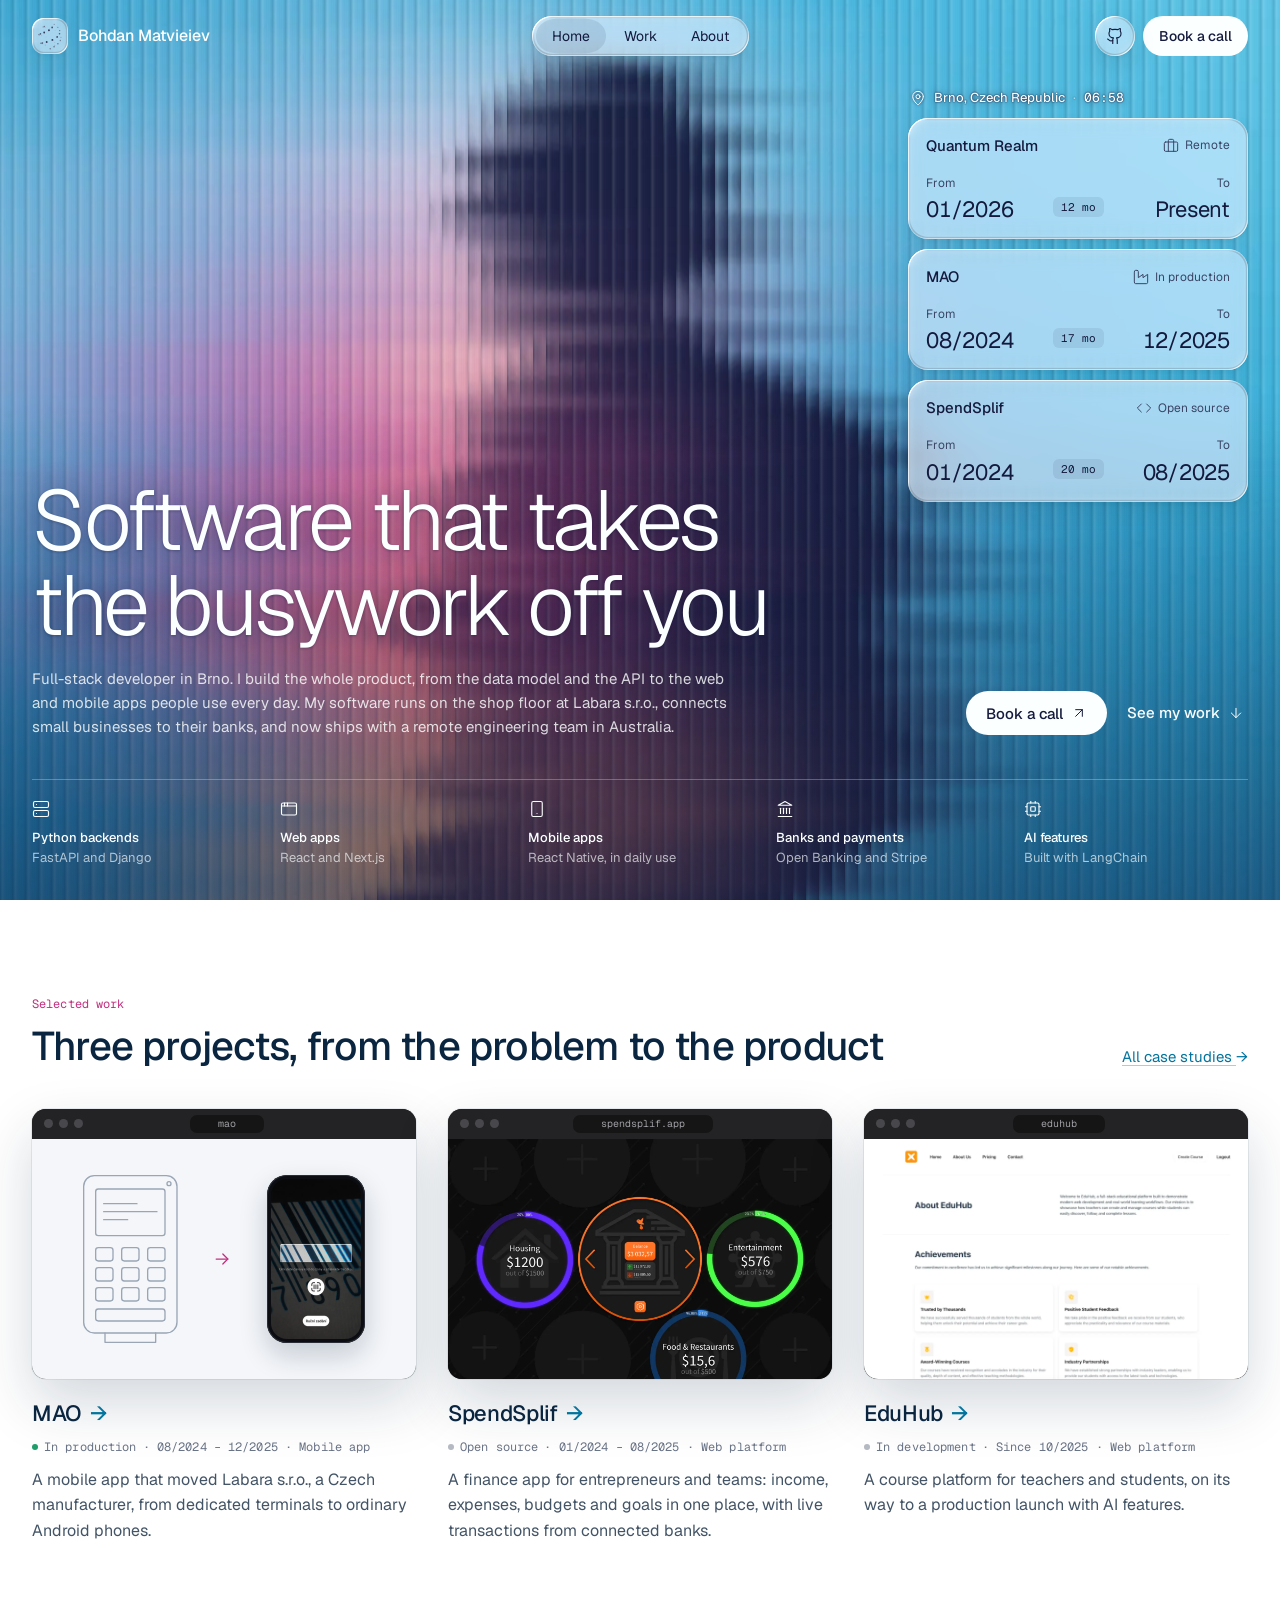
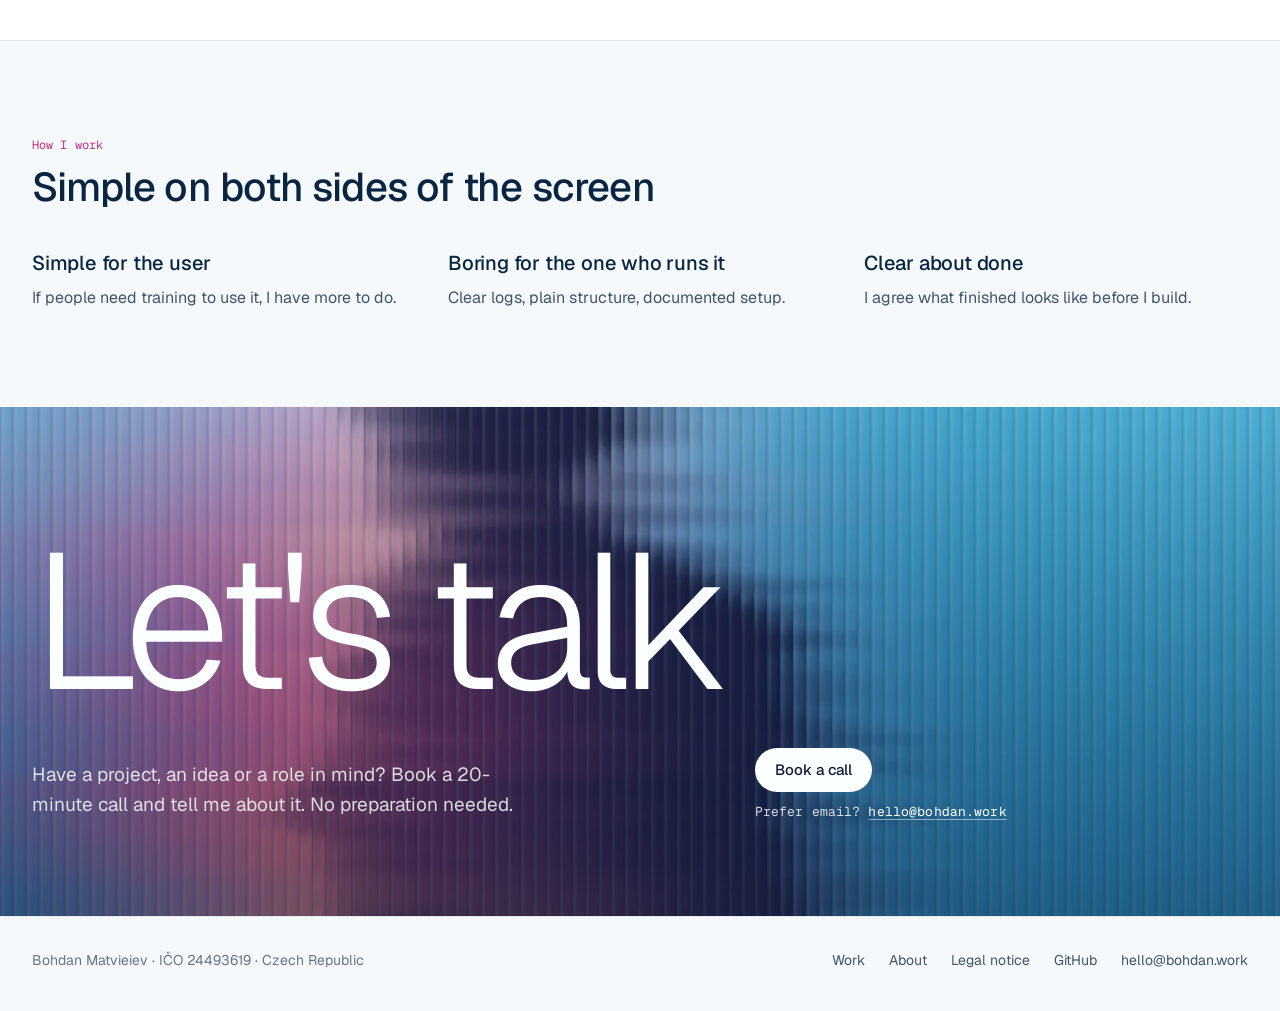
==== public/index.html @ 0b98eb6b "Initial commit: bohdan.work static site" ====
<!doctype html>
<html lang="en" data-palette="stripe">
<head>
<meta charset="utf-8">
<meta name="viewport" content="width=device-width, initial-scale=1, viewport-fit=cover">
<title>Bohdan Matvieiev | Full-stack developer</title>
<meta name="description" content="Full-stack developer building Python backends, web and mobile apps, and financial software. See my work and book a call.">
<link rel="canonical" href="https://bohdan.work/">
<meta name="color-scheme" content="light">
<meta name="theme-color" content="#0593c6">
<meta property="og:type" content="website">
<meta property="og:title" content="Bohdan Matvieiev | Full-stack developer">
<meta property="og:description" content="Full-stack developer building Python backends, web and mobile apps, and financial software. See my work and book a call.">
<meta property="og:url" content="https://bohdan.work/">
<meta property="og:image" content="https://bohdan.work/assets/img/og.jpg">
<meta name="twitter:card" content="summary_large_image">
<link rel="icon" href="favicon.ico?v=1793616999" sizes="any">
<link rel="icon" href="favicon.svg?v=1793616999" type="image/svg+xml">
<link rel="icon" href="favicon-32.png?v=1793616999" type="image/png" sizes="32x32">
<link rel="apple-touch-icon" href="apple-touch-icon.png?v=1793616999">
<link rel="preload" href="assets/fonts/Geist-Variable.woff2" as="font" type="font/woff2" crossorigin>
<link rel="preload" href="assets/img/hero-paint.webp" as="image" fetchpriority="high">
<link rel="stylesheet" href="assets/css/main.css?v=1793616999">
<script type="speculationrules">{"prefetch":[{"where":{"href_matches":"/*.html"},"eagerness":"eager"}],"prerender":[{"where":{"href_matches":"/*.html"},"eagerness":"moderate"}]}</script>
<script type="application/ld+json">{"@context": "https://schema.org", "@type": "Person", "name": "Bohdan Matvieiev", "jobTitle": "Full-stack developer", "url": "https://bohdan.work/", "image": "https://bohdan.work/assets/img/portrait.webp", "address": {"@type": "PostalAddress", "addressLocality": "Brno", "addressCountry": "CZ"}, "sameAs": ["https://github.com/bohdan-m"], "knowsAbout": ["Python", "FastAPI", "Django", "React", "Next.js", "React Native", "Financial software"]}</script>
</head>
<body>
<a class="skip" href="#main">Skip to content</a>
<header class="site-header over-hero">
  <div class="wrap wide">
    <a class="logo" href="index.html" aria-label="Bohdan Matvieiev, home"><span class="logo-mark"><canvas data-orb data-size="32" data-state="weaving" data-color="#141a3d" data-speed="0.8" width="64" height="64" style="width:32px;height:32px" role="img" aria-label="Bohdan Matvieiev logo"></canvas></span><span class="name">Bohdan Matvieiev</span></a>
    <nav class="nav" data-goo aria-label="Main">
      <a href="index.html" aria-current="page">Home</a>
      <a href="work.html">Work</a>
      <a href="about.html">About</a>
    </nav>
    <div class="header-actions">
      <a class="icon-btn" href="https://github.com/bohdan-m" target="_blank" rel="noopener" aria-label="GitHub"><svg class="icon" viewBox="0 0 24 24" aria-hidden="true"><path d="M15 22v-4a4.8 4.8 0 0 0-1-3.5c3 0 6-2 6-5.5.08-1.25-.27-2.48-1-3.5.28-1.15.28-2.35 0-3.5 0 0-1 0-3 1.5-2.64-.5-5.36-.5-8 0C6 2 5 2 5 2c-.3 1.15-.3 2.35 0 3.5A5.403 5.403 0 0 0 4 9c0 3.5 3 5.5 6 5.5-.39.49-.68 1.05-.85 1.65-.17.6-.22 1.23-.15 1.85v4"/><path d="M9 18c-4.51 2-5-2-7-2"/></svg></a>
      <a class="btn small light" data-book href="#">Book a call</a>
    </div>
  </div>
</header>
<script src="assets/js/orb.js?v=1793616999"></script>
<script src="assets/js/glass.js?v=1793616999"></script>
<main id="main">
<section class="hero glass" aria-labelledby="hero-title">
  <canvas class="glass-canvas" data-src="assets/img/hero-paint.webp" data-fx="0.55" data-fy="0.4" data-zoom="1.12" data-frame="viewport" aria-hidden="true"></canvas>

  <div class="hero-side">
    <p class="hero-place"><svg class="icon sm" viewBox="0 0 24 24" aria-hidden="true"><path d="M20 10c0 4.993-5.539 10.193-7.399 11.799a1 1 0 0 1-1.202 0C9.539 20.193 4 14.993 4 10a8 8 0 0 1 16 0"/><circle cx="12" cy="10" r="3"/></svg><span>Brno, Czech Republic</span><span class="sep">·</span><time data-clock>CET</time></p>
    <div class="glass-card">
      <div class="top"><strong>Quantum Realm</strong><span class="tag"><svg class="icon sm" viewBox="0 0 24 24" aria-hidden="true"><path d="M16 20V4a2 2 0 0 0-2-2h-4a2 2 0 0 0-2 2v16"/><rect width="20" height="14" x="2" y="6" rx="2"/></svg>Remote</span></div>
      <div class="span">
        <div><span class="label">From</span><span class="value">01/2026</span></div>
        <span class="chip" data-from="2026-01">since Jan</span>
        <div><span class="label">To</span><span class="value">Present</span></div>
      </div>
    </div>
    <div class="glass-card">
      <div class="top"><strong>MAO</strong><span class="tag"><svg class="icon sm" viewBox="0 0 24 24" aria-hidden="true"><path d="M2 20a2 2 0 0 0 2 2h16a2 2 0 0 0 2-2V8l-7 5V8l-7 5V4a2 2 0 0 0-2-2H4a2 2 0 0 0-2 2Z"/></svg>In production</span></div>
      <div class="span">
        <div><span class="label">From</span><span class="value">08/2024</span></div>
        <span class="chip" data-from="2024-08" data-to="2025-12">17 mo</span>
        <div><span class="label">To</span><span class="value">12/2025</span></div>
      </div>
    </div>
    <div class="glass-card">
      <div class="top"><strong>SpendSplif</strong><span class="tag"><svg class="icon sm" viewBox="0 0 24 24" aria-hidden="true"><polyline points="16 18 22 12 16 6"/><polyline points="8 6 2 12 8 18"/></svg>Open source</span></div>
      <div class="span">
        <div><span class="label">From</span><span class="value">01/2024</span></div>
        <span class="chip" data-from="2024-01" data-to="2025-08">20 mo</span>
        <div><span class="label">To</span><span class="value">08/2025</span></div>
      </div>
    </div>
  </div>

  <div class="wrap wide">
    <div class="hero-main">
      <div class="hero-copy">
        <h1 id="hero-title">Software that takes<br class="br-wide"> the busywork off you</h1>
        <p class="hero-sub">Full-stack developer in Brno. I build the whole product, from the data model and the API to the web and mobile apps people use every day. My software runs on the shop floor at Labara s.r.o., connects small businesses to their banks, and now ships with a remote engineering team in Australia.</p>
      </div>
      <div class="hero-actions">
        <a class="btn light" data-book href="#">Book a call <svg class="icon" viewBox="0 0 24 24" aria-hidden="true"><path d="M7 7h10v10"/><path d="M7 17 17 7"/></svg></a>
        <a class="link-on-image" href="work.html">See my work <svg class="icon" viewBox="0 0 24 24" aria-hidden="true"><path d="M12 5v14"/><path d="m19 12-7 7-7-7"/></svg></a>
      </div>
    </div>
    <ul class="hero-features" aria-label="What I do">
      <li><svg class="icon" viewBox="0 0 24 24" aria-hidden="true"><rect width="20" height="8" x="2" y="2" rx="2"/><rect width="20" height="8" x="2" y="14" rx="2"/><path d="M6 6h.01"/><path d="M6 18h.01"/></svg><span><strong>Python backends</strong>FastAPI and Django</span></li>
      <li><svg class="icon" viewBox="0 0 24 24" aria-hidden="true"><rect x="2" y="4" width="20" height="16" rx="2"/><path d="M10 4v4"/><path d="M2 8h20"/><path d="M6 4v4"/></svg><span><strong>Web apps</strong>React and Next.js</span></li>
      <li><svg class="icon" viewBox="0 0 24 24" aria-hidden="true"><rect width="14" height="20" x="5" y="2" rx="2"/><path d="M12 18h.01"/></svg><span><strong>Mobile apps</strong>React Native, in daily use</span></li>
      <li><svg class="icon" viewBox="0 0 24 24" aria-hidden="true"><path d="M10 18v-7"/><path d="M14 18v-7"/><path d="M18 18v-7"/><path d="M6 18v-7"/><path d="M3 22h18"/><path d="m12 2 9 5H3z"/></svg><span><strong>Banks and payments</strong>Open Banking and Stripe</span></li>
      <li><svg class="icon" viewBox="0 0 24 24" aria-hidden="true"><rect width="16" height="16" x="4" y="4" rx="2"/><rect width="6" height="6" x="9" y="9" rx="1"/><path d="M15 2v2"/><path d="M15 20v2"/><path d="M2 15h2"/><path d="M2 9h2"/><path d="M20 15h2"/><path d="M20 9h2"/><path d="M9 2v2"/><path d="M9 20v2"/></svg><span><strong>AI features</strong>Built with LangChain</span></li>
    </ul>
  </div>
</section>

<section class="section" aria-labelledby="selected">
  <div class="wrap">
    <div class="work-head">
      <div>
        <p class="meta">Selected work</p>
        <h2 id="selected">Three projects, from the problem to the product</h2>
      </div>
      <a class="text-link work-all" href="work.html">All case studies <span class="arrow" aria-hidden="true">→</span></a>
    </div>
    <div class="work-grid">
      <a class="work-card" href="work.html#mao">
        <div class="win win-card"><div class="win-bar" aria-hidden="true"><i></i><i></i><i></i><span>mao</span></div>
          <div class="win-view view-story">
            <svg class="mao-terminal" viewBox="29 9 142 252" preserveAspectRatio="xMidYMid meet" fill="none" stroke="currentColor" stroke-width="2" stroke-linejoin="round" stroke-linecap="round" aria-hidden="true"><rect x="30" y="10" width="140" height="236" rx="16"/><rect x="48" y="30" width="104" height="70" rx="4"/><path d="M60 52h50M60 64h80M60 76h36"/><rect x="48" y="118" width="26" height="20" rx="4"/><rect x="87" y="118" width="26" height="20" rx="4"/><rect x="126" y="118" width="26" height="20" rx="4"/><rect x="48" y="148" width="26" height="20" rx="4"/><rect x="87" y="148" width="26" height="20" rx="4"/><rect x="126" y="148" width="26" height="20" rx="4"/><rect x="48" y="178" width="26" height="20" rx="4"/><rect x="87" y="178" width="26" height="20" rx="4"/><rect x="126" y="178" width="26" height="20" rx="4"/><rect x="48" y="210" width="104" height="18" rx="4"/><path d="M62 246v14h76v-14"/><circle cx="158" cy="22" r="3"/></svg>
            <span class="mao-arrow" aria-hidden="true"><svg viewBox="0 0 24 24" fill="none" stroke="currentColor" stroke-width="1.5" stroke-linecap="round" stroke-linejoin="round"><path d="M5 12h14"/><path d="m13 6 6 6-6 6"/></svg></span>
            <div class="device"><img src="assets/img/mao-scan.webp" width="720" height="1279" loading="lazy" alt="MAO barcode scanner screen that replaced the dedicated terminal"></div>
          </div>
        </div>
        <h3 class="title">MAO <span class="arrow" aria-hidden="true">→</span></h3>
        <p class="meta"><span class="rail-status live">In production</span> · 08/2024 – 12/2025 · Mobile app</p>
        <p>A mobile app that moved Labara s.r.o., a Czech manufacturer, from dedicated terminals to ordinary Android phones.</p>
      </a>
      <a class="work-card" href="work.html#spendsplif">
        <div class="win win-card"><div class="win-bar" aria-hidden="true"><i></i><i></i><i></i><span>spendsplif.app</span></div>
          <div class="win-view"><img src="assets/img/spendsplif-dashboard.webp" width="1600" height="900" loading="lazy" alt="SpendSplif dashboard with budget category circles and an account balance"></div>
        </div>
        <h3 class="title">SpendSplif <span class="arrow" aria-hidden="true">→</span></h3>
        <p class="meta"><span class="rail-status">Open source</span> · 01/2024 – 08/2025 · Web platform</p>
        <p>A finance app for entrepreneurs and teams: income, expenses, budgets and goals in one place, with live transactions from connected banks.</p>
      </a>
      <a class="work-card" href="work.html#eduhub">
        <div class="win win-card"><div class="win-bar" aria-hidden="true"><i></i><i></i><i></i><span>eduhub</span></div>
          <div class="win-view view-top"><img src="assets/img/eduhub-about-full.webp" width="1600" height="999" loading="lazy" alt="EduHub web app, the About page"></div>
        </div>
        <h3 class="title">EduHub <span class="arrow" aria-hidden="true">→</span></h3>
        <p class="meta"><span class="rail-status">In development</span> · Since 10/2025 · Web platform</p>
        <p>A course platform for teachers and students, on its way to a production launch with AI features.</p>
      </a>
    </div>
  </div>
</section>

<section class="section" aria-labelledby="how">
  <div class="wrap">
    <div class="section-head">
      <p class="meta">How I work</p>
      <h2 id="how">Simple on both sides of the screen</h2>
    </div>
    <div class="principles">
      <div><h3>Simple for the user</h3><p>If people need training to use it, I have more to do.</p></div>
      <div><h3>Boring for the one who runs it</h3><p>Clear logs, plain structure, documented setup.</p></div>
      <div><h3>Clear about done</h3><p>I agree what finished looks like before I build.</p></div>
    </div>
  </div>
</section>
</main>
<section class="closing glass" aria-labelledby="talk">
  <canvas class="glass-canvas" data-src="assets/img/hero-paint.webp" data-fx="0.75" data-fy="0.55" data-zoom="1.4" aria-hidden="true"></canvas>
  <div class="wrap wide">
    <h2 class="closing-title" id="talk">Let's talk</h2>
    <div class="closing-body">
      <p>Have a project, an idea or a role in mind? Book a 20-minute call and tell me about it. No preparation needed.</p>
      <div class="closing-actions">
        <a class="btn light" data-book href="#">Book a call</a>
        <span class="meta">Prefer email? <a class="text-link" data-email href="#">hello@bohdan.work</a></span>
      </div>
    </div>
  </div>
</section>
<footer class="site-footer">
  <div class="wrap">
    <p>Bohdan Matvieiev · IČO 24493619 · Czech Republic</p>
    <nav class="foot-links" aria-label="Footer">
      <a href="work.html">Work</a>
      <a href="about.html">About</a>
      <a href="legal.html">Legal notice</a>
      <a href="https://github.com/bohdan-m" target="_blank" rel="noopener">GitHub</a>
      <a data-linkedin hidden target="_blank" rel="noopener" href="#">LinkedIn</a>
      <a data-email href="#">hello@bohdan.work</a>
    </nav>
  </div>
</footer>
<script src="assets/js/config.js?v=1793616999"></script>
<script src="assets/js/vendor/lenis.min.js?v=1793616999"></script>
<script src="assets/js/main.js?v=1793616999"></script>
<script src="assets/js/effects.js?v=1793617001" defer></script>
</body>
</html>
---- public/assets/css/main.css ----
/* ==========================================================================
   bohdan.work
   Direction (unslop)
   - Product: personal site of a full-stack developer in Brno who builds
     software that takes manual work off people.
   - Character: precise, bright, a little playful.
   - World: light through fluted glass, a photographer's view.
   - Colors: light theme only; navy ink, sky links, pink signature.
  - Moment: one of Bohdan's photographs, mapped to the palette and seen
     through reeded glass, full bleed in the hero. Everything else is quiet.
   - Signature: viewfinder corner brackets on every image.
   Reference: Pelmatech hero. Palette: #0593C6 sky, #FCFFFF white, #D83995 pink.
   Effects from libraries.dev: Border beam (hero cards), Gooey Move (nav pill).
   Spacing on a 4px grid. One easing curve. Type: Geist + Geist Mono.
   ========================================================================== */

@font-face {
  font-family: "Geist";
  src: url("../fonts/Geist-Variable.woff2") format("woff2");
  font-weight: 100 900;
  font-style: normal;
  font-display: swap;
}
@font-face {
  font-family: "Geist Mono";
  src: url("../fonts/GeistMono-Variable.woff2") format("woff2");
  font-weight: 100 900;
  font-style: normal;
  font-display: swap;
}

/* ---------- Tokens ---------- */
:root {
  --sky: #0593c6;
  --pink: #d83995;
  --white: #fcffff;
  --navy: #141a3d;

  /* Content colors come from the hero photo: the navy of the silhouette is
     the ink, the sky is the link color, the pink is the signature (image
     brackets, section labels, selection). One light theme, like the Pelmatech reference. */
  /* Palette 1, "stripe" (home, legal, 404): white with a cool off-white band */
  --bg: #ffffff;
  --surface: #ffffff;
  --raised: #f6f9fc;
  --band: #f6f9fc;
  --line: rgba(10, 37, 64, 0.08);
  --line-strong: rgba(10, 37, 64, 0.14);
  --text: #0a2540;
  --text-2: #425466;
  --text-3: #697386;
  --accent: #0593c6;
  --accent-ink: #03749d;
  --pink-ink: #c2307f;
  --btn: #0a2540;
  --btn-text: #fcffff;
  --btn-hover: #163a5f;
  --shadow: 0 8px 24px rgba(10, 37, 64, 0.07);
  --pill-bg: var(--raised);
  --pill-active: #ffffff;
  --pill-text: var(--text-2);
  --pill-text-active: var(--text);
  --goo-fill: #ffffff;
  --goo-opacity: 1;

  --glass: rgba(252, 255, 255, 0.14);
  /* Hero glass: a light white sheen over a navy base, so white text on it
     keeps 4.5:1 wherever the photo behind is bright. Used by the nav pill,
     the icon button, the location pill and the project cards. */
  --glass-ui: rgba(255, 255, 255, 0.42);
  --glass-ui-line: inset 0 0 0 1px rgba(255, 255, 255, 0.55), 0 8px 24px rgba(20, 26, 61, 0.1);
  --glass-strong: rgba(252, 255, 255, 0.22);
  --glass-line: rgba(252, 255, 255, 0.28);
  --on-image: #fcffff;
  --on-image-2: rgba(252, 255, 255, 0.82);
  --on-image-3: rgba(252, 255, 255, 0.66);

  --font: "Geist", ui-sans-serif, system-ui, -apple-system, "Segoe UI", sans-serif;
  --mono: "Geist Mono", ui-monospace, "SFMono-Regular", Menlo, Consolas, monospace;

  --ease-out: cubic-bezier(0.23, 1, 0.32, 1);
  --t-press: 160ms;
  --t-hover: 160ms;
  --t-enter: 500ms;

  --gutter: max(20px, env(safe-area-inset-left, 0px));
  --gutter-r: max(20px, env(safe-area-inset-right, 0px));
  --max: 1440px;
  --max-wide: 1440px;
  --header: 72px;

  color-scheme: light;
}


/* Palette 3, "warm" (work): milky paper from the warm light in the photo */
:root[data-palette="warm"] {
  --bg: #fcf8f5;
  --surface: #ffffff;
  --raised: #f5ede7;
  --band: #f7f0ea;
  --line: rgba(43, 26, 38, 0.09);
  --line-strong: rgba(43, 26, 38, 0.16);
  --text: #22182a;
  --text-2: #5a4c58;
  --text-3: #75677a;
  --btn: #22182a;
  --btn-hover: #3a2c42;
  --shadow: 0 8px 24px rgba(43, 26, 38, 0.07);
  --pill-active: #ffffff;
  --goo-fill: #ffffff;
}
/* Palette 5, "graphite" (about): neutral dark, no blue in the greys */
:root[data-palette="graphite"] {
  --bg: #111214;
  --surface: #17181b;
  --raised: #1d1f23;
  --band: #16171a;
  --line: rgba(255, 255, 255, 0.08);
  --line-strong: rgba(255, 255, 255, 0.14);
  --text: #f4f6f7;
  --text-2: #a9adb3;
  --text-3: #868a91;
  --accent: #2eaee0;
  --accent-ink: #5cc4ee;
  --pink-ink: #ef6fb4;
  --btn: #fcffff;
  --btn-text: #111214;
  --btn-hover: #ffffff;
  --shadow: none;
  --pill-active: #2a2c31;
  --goo-fill: #2a2c31;
  color-scheme: dark;
}

@media (min-width: 768px) {
  :root {
    --gutter: max(32px, env(safe-area-inset-left, 0px));
    --gutter-r: max(32px, env(safe-area-inset-right, 0px));
  }
}

/* ---------- Page transitions (cross-document View Transitions) ----------
   The header stays put while the page underneath fades and rises slightly.
   Browsers without support simply load the next page. */
@view-transition { navigation: auto; }
/* The header is not captured on its own: a captured element loses its
   backdrop-filter during the transition, so the glass would flash solid.
   It stays in the page image instead: the old page holds still underneath
   and the new one fades in over it (normal blending, not the default
   plus-lighter), so the identical header shows no change at all. */
::view-transition-old(root) { animation: none; mix-blend-mode: normal; }
::view-transition-new(root) { animation: vt-in 240ms ease both; mix-blend-mode: normal; }
@keyframes vt-in { from { opacity: 0; } }
@media (prefers-reduced-motion: reduce) {
  @view-transition { navigation: none; }
}

/* ---------- Base ---------- */
*,
*::before,
*::after { box-sizing: border-box; }

/* No visible page scrollbar (the page still scrolls with wheel, trackpad,
   keys and touch) */
html { scrollbar-width: none; }
html::-webkit-scrollbar, body::-webkit-scrollbar { display: none; width: 0; height: 0; }

html {
  -webkit-tap-highlight-color: transparent;
  -webkit-text-size-adjust: 100%;
  text-size-adjust: 100%;
}

/* Lenis */
html.lenis,
html.lenis body { height: auto; }
.lenis:not(.lenis-autoToggle).lenis-stopped { overflow: clip; }
.lenis [data-lenis-prevent] { overscroll-behavior: contain; }
.lenis.lenis-smooth iframe { pointer-events: none; }

body {
  margin: 0;
  background: var(--bg);
  color: var(--text);
  font-family: var(--font);
  font-size: 16px;
  line-height: 1.6;
  font-weight: 400;
  -webkit-font-smoothing: antialiased;
  -moz-osx-font-smoothing: grayscale;
}

::selection { background: var(--pink); color: #fcffff; }

img { display: block; max-width: 100%; height: auto; }
svg { display: block; flex: none; }
a { color: inherit; text-decoration: none; }
p { margin: 0; }
h1, h2, h3 { margin: 0; font-weight: 500; text-wrap: balance; }
ul, ol, dl, dd { margin: 0; padding: 0; }
li { list-style: none; }

:focus-visible {
  outline: 2px solid var(--accent);
  outline-offset: 3px;
  border-radius: 4px;
}

a, button { touch-action: manipulation; }

.sr-only { position: absolute; width: 1px; height: 1px; padding: 0; margin: -1px; overflow: hidden; clip: rect(0 0 0 0); white-space: nowrap; border: 0; }

.skip {
  position: absolute;
  left: var(--gutter);
  top: -100px;
  z-index: 100;
  padding: 8px 12px;
  border-radius: 8px;
  background: var(--btn);
  color: var(--btn-text);
}
.skip:focus { top: 8px; }

.wrap {
  width: 100%;
  max-width: calc(var(--max) + var(--gutter) + var(--gutter-r));
  margin: 0 auto;
  padding-left: var(--gutter);
  padding-right: var(--gutter-r);
}
.wrap.wide { max-width: calc(var(--max-wide) + var(--gutter) + var(--gutter-r)); }

.icon { width: 18px; height: 18px; stroke: currentColor; stroke-width: 1.5; fill: none; stroke-linecap: round; stroke-linejoin: round; }
.icon.sm { width: 16px; height: 16px; }

.meta {
  font-family: var(--mono);
  font-size: 12px;
  line-height: 16px;
  letter-spacing: 0.01em;
  color: var(--text-3);
  font-variant-numeric: tabular-nums;
}

.lead {
  font-size: 18px;
  line-height: 28px;
  color: var(--text-2);
  max-width: 36rem;
}

.text-link {
  color: var(--accent-ink);
  text-decoration: underline;
  text-decoration-color: color-mix(in srgb, var(--accent-ink) 35%, transparent);
  text-underline-offset: 3px;
  transition: text-decoration-color var(--t-hover) ease;
}

/* ---------- Header ---------- */
.site-header {
  position: sticky;
  top: 0;
  z-index: 50;
  background: color-mix(in srgb, var(--bg) 88%, transparent);
  -webkit-backdrop-filter: saturate(1.4) blur(12px);
  backdrop-filter: saturate(1.4) blur(12px);
  padding-top: env(safe-area-inset-top, 0px);
  border-bottom: 1px solid transparent;
  transition: border-color var(--t-hover) ease;
}
.site-header.is-scrolled { border-bottom-color: var(--line); }

.site-header .wrap {
  height: var(--header);
  display: grid;
  grid-template-columns: 1fr auto 1fr;
  align-items: center;
  gap: 16px;
}

.logo {
  justify-self: start;
  display: inline-flex;
  align-items: center;
  gap: 10px;
  font-size: 16px;
  font-weight: 500;
  letter-spacing: -0.01em;
  white-space: nowrap;
}
.logo-mark {
  width: 36px;
  height: 36px;
  border-radius: 10px;
  background: var(--sky);
  display: grid;
  place-items: center;
  flex: none;
}
.logo-mark canvas { display: block; }
.over-hero .logo-mark {
  background: var(--glass-ui);
  box-shadow: inset 0 0 0 1px var(--glass-line);
  -webkit-backdrop-filter: blur(16px);
  backdrop-filter: blur(16px);
}

.nav {
  position: relative;
  display: flex;
  gap: 2px;
  padding: 4px;
  border-radius: 999px;
  background: var(--pill-bg);
  isolation: isolate;
}
.nav a {
  position: relative;
  z-index: 1;
  height: 32px;
  display: inline-flex;
  align-items: center;
  padding: 0 16px;
  border-radius: 999px;
  font-size: 14px;
  color: var(--pill-text);
  transition: color var(--t-hover) ease, background-color var(--t-hover) ease;
}
.nav a[aria-current="page"] { color: var(--pill-text-active); background: var(--pill-active); }
/* Once the liquid highlight mounts it draws the active pill itself */
.nav.goo-ready a[aria-current="page"] { background: transparent; }
.goo-layer { position: absolute; inset: 0; z-index: 0; pointer-events: none; }

.header-actions { justify-self: end; display: flex; align-items: center; gap: 8px; }
.icon-btn {
  width: 40px;
  height: 40px;
  display: inline-flex;
  align-items: center;
  justify-content: center;
  border-radius: 999px;
  color: var(--text-2);
  box-shadow: inset 0 0 0 1px var(--line-strong);
  transition: background-color var(--t-hover) ease, color var(--t-hover) ease, transform var(--t-press) var(--ease-out);
}
.icon-btn:active { transform: scale(0.96); }

/* Header over the hero image (home) */
.over-hero {
  position: fixed;
  top: 0;
  left: 0;
  right: 0;
  background: transparent;
  -webkit-backdrop-filter: none;
  backdrop-filter: none;
  color: var(--on-image);
  --pill-bg: var(--glass-ui);
  --pill-active: rgba(252, 255, 255, 0.26);
  --pill-text: var(--on-image);
  --pill-text-active: var(--on-image);
  --goo-fill: #fcffff;
  --goo-opacity: 0.26;
}
.over-hero .nav {
  -webkit-backdrop-filter: blur(16px) saturate(1.2);
  backdrop-filter: blur(16px) saturate(1.2);
  box-shadow: var(--glass-ui-line);
}
/* Over light content the header switches to light frosted glass with navy
   text: the white of the page, so it blends in, and navy on white is far
   above 4.5:1. Book a call stays the deep sky blue. main.js sets .on-light
   by checking what sits under the header. */
.over-hero .logo, .over-hero .nav, .over-hero .nav a, .over-hero .icon-btn, .over-hero .logo-mark, .over-hero .btn {
  transition: color 200ms var(--ease-out), background-color 200ms var(--ease-out), box-shadow 200ms var(--ease-out);
}
.over-hero.on-light {
  --pill-bg: rgba(255, 255, 255, 0.78);
  --pill-text: var(--text-2);
  --pill-text-active: var(--text);
  --goo-fill: #0a2540;
  --goo-opacity: 0.07;
}
.over-hero.on-light .logo { color: var(--text); }
.over-hero.on-light .nav { box-shadow: inset 0 0 0 1px var(--line), 0 4px 16px rgba(10, 37, 64, 0.06); }
.over-hero.on-light .logo-mark { background: var(--sky); box-shadow: none; }
.over-hero.on-light .icon-btn { color: var(--text); background: rgba(255, 255, 255, 0.78); box-shadow: inset 0 0 0 1px var(--line), 0 4px 16px rgba(10, 37, 64, 0.06); }
.over-hero.on-light .btn.light { background: #03749d; color: #fcffff; }
@media (hover: hover) and (pointer: fine) {
  .over-hero.on-light .icon-btn:hover { background: #ffffff; }
  .over-hero.on-light .btn.light:hover { background: #025f80; }
}
.over-hero .icon-btn {
  color: var(--on-image);
  background: var(--glass-ui);
  box-shadow: inset 0 0 0 1px var(--glass-line);
  -webkit-backdrop-filter: blur(16px);
  backdrop-filter: blur(16px);
}

/* ---------- Buttons ---------- */
.btn {
  height: 44px;
  display: inline-flex;
  align-items: center;
  justify-content: center;
  gap: 8px;
  padding: 0 20px;
  border-radius: 999px;
  border: 0;
  background: var(--btn);
  color: var(--btn-text);
  font: 500 15px/1 var(--font);
  white-space: nowrap;
  cursor: pointer;
  user-select: none;
  -webkit-user-select: none;
  transition: transform var(--t-press) var(--ease-out), background-color var(--t-hover) ease;
}
.btn:active { transform: scale(0.97); }
.btn.small { height: 40px; padding: 0 16px; font-size: 14px; }
.btn.secondary { background: transparent; color: var(--text); box-shadow: inset 0 0 0 1px var(--line-strong); }
.btn.light { background: var(--white); color: var(--navy); }
.btn .icon { width: 16px; height: 16px; }

.link-on-image {
  display: inline-flex;
  align-items: center;
  gap: 8px;
  height: 44px;
  padding: 0 4px;
  align-self: flex-start;
  font-size: 15px;
  font-weight: 500;
  color: var(--on-image);
}
.link-on-image .icon { width: 16px; height: 16px; }

.arrow { display: inline-block; transition: transform var(--t-hover) var(--ease-out); }

@media (hover: hover) and (pointer: fine) {
  .nav a:hover { color: var(--pill-text-active); }
  .icon-btn:hover { color: var(--text); background: var(--raised); }
  .over-hero .icon-btn:hover { color: #141a3d; background: rgba(255, 255, 255, 0.62); }
  .btn:hover { background: var(--btn-hover); }
  .btn.secondary:hover { background: var(--raised); }
  .btn.light:hover { background: #ffffff; }
  .text-link:hover { text-decoration-color: currentColor; }
  a:hover > .arrow, a:hover .title .arrow { transform: translateX(4px); }
  .link-on-image:hover .icon { transform: translateY(2px); }
}
.link-on-image .icon { transition: transform var(--t-hover) var(--ease-out); }

/* ---------- Reeded glass panels (hero, page heads, stages, closing) ---------- */
.glass {
  position: relative;
  overflow: hidden;
  isolation: isolate;
  color: var(--on-image);
  /* No-JS fallback: the photo plus a CSS imitation of reeded glass */
  background-color: #1f6ea8;
  background-image:
    repeating-linear-gradient(90deg,
      rgba(10, 16, 48, 0.08) 0px,
      rgba(255, 255, 255, 0.08) 3px,
      rgba(255, 255, 255, 0) 7px,
      rgba(10, 16, 48, 0.08) 14px),
    url("../img/hero-paint.webp");
  background-size: auto, cover;
  background-position: 0 0, 50% 40%;
}
/* Page heads show the home photo laid out a full screen tall, cropped below */
.page-head.glass {
  background-size: auto, max(100%, 177.8svh) auto;
  background-position: 0 0, 55% 0;
}
.glass-canvas {
  position: absolute;
  inset: 0;
  width: 100%;
  height: 100%;
  z-index: -2;
  opacity: 0;
  transition: opacity 240ms var(--ease-out);
}
.glass-canvas.is-ready { opacity: 1; }
.glass .frame::after { --c: rgba(252, 255, 255, 0.85); }
.shots.glass::before,
.work-media.glass::before {
  content: "";
  position: absolute;
  inset: 0;
  z-index: -1;
  pointer-events: none;
  background: rgba(20, 26, 61, 0.22);
}
.glass figcaption { color: var(--on-image-2); text-shadow: 0 1px 2px rgba(20, 26, 61, 0.3); }

/* ---------- Hero (Pelmatech reference: full bleed, reeded glass) ---------- */
.hero {
  position: relative;
  min-height: 100svh;
  display: flex;
  flex-direction: column;
  justify-content: flex-end;
  overflow: hidden;
  isolation: isolate;
  color: var(--on-image);
  padding-top: calc(var(--header) + env(safe-area-inset-top, 0px) + 24px);
  padding-bottom: 32px;
}

/* Calm space for the text at the bottom: a soft tone shift into navy */
.hero::before {
  content: "";
  position: absolute;
  inset: 0;
  z-index: -1;
  pointer-events: none;
  background: linear-gradient(180deg, rgba(20, 26, 61, 0) 45%, rgba(20, 26, 61, 0.5) 100%);
}

.hero-main {
  display: grid;
  grid-template-columns: minmax(0, 1fr) auto;
  gap: 32px;
  align-items: end;
}
.hero-copy { display: flex; flex-direction: column; gap: 20px; }
.hero h1 {
  font-size: clamp(44px, 6.6vw, 104px);
  line-height: 1;
  letter-spacing: -0.04em;
  font-weight: 300;
  max-width: none;
  /* soft navy halo: keeps the thin white letters readable where they cross
     the bright part of the photo, without a visible box */
  text-shadow: 0 2px 28px rgba(20, 26, 61, 0.45), 0 1px 3px rgba(20, 26, 61, 0.3);
}
.hero-sub { font-size: 15px; line-height: 24px; color: var(--on-image-2); max-width: 45rem; }
.hero-actions { display: flex; align-items: center; gap: 16px; padding-bottom: 4px; }

.hero-features {
  display: grid;
  grid-template-columns: repeat(5, minmax(0, 1fr));
  gap: 24px;
  margin-top: 40px;
  padding-top: 20px;
  border-top: 1px solid var(--glass-line);
}
.hero-features li { display: flex; flex-direction: column; gap: 10px; font-size: 13px; line-height: 20px; color: var(--on-image-3); }
.hero-features li strong { display: block; font-weight: 500; color: var(--on-image); }
.hero-features .icon { color: var(--on-image); }

/* Glass cards, top right */
.hero-side {
  position: absolute;
  z-index: 1;
  top: calc(var(--header) + env(safe-area-inset-top, 0px) + 16px);
  right: max(var(--gutter-r), calc((100% - var(--max-wide)) / 2));
  width: 340px;
  display: flex;
  flex-direction: column;
  gap: 10px;
}
.hero-place {
  display: inline-flex;
  align-self: flex-start;
  align-items: center;
  gap: 8px;
  font-size: 13px;
  line-height: 20px;
  color: var(--on-image);
  align-self: flex-end;
  padding: 6px 14px 6px 10px;
  border-radius: 999px;
  background: var(--glass-ui);
  box-shadow: var(--glass-ui-line);
  -webkit-backdrop-filter: blur(16px) saturate(1.3);
  backdrop-filter: blur(16px) saturate(1.3);
}
.hero-place .sep { opacity: 0.5; }
.hero-place time { font-family: var(--mono); font-variant-numeric: tabular-nums; color: var(--on-image); }
.beam-host { display: block; }
.glass-card {
  padding: 16px 18px;
  border-radius: 18px;
  background: var(--glass-ui);
  box-shadow: var(--glass-ui-line);
  -webkit-backdrop-filter: blur(24px) saturate(1.3);
  backdrop-filter: blur(24px) saturate(1.3);
  color: var(--on-image);
}
.glass-card .top { display: flex; align-items: center; justify-content: space-between; gap: 12px; margin-bottom: 16px; }
.glass-card .top strong { font-size: 15px; font-weight: 500; }
.glass-card .tag { display: inline-flex; align-items: center; gap: 6px; font-size: 12px; color: var(--on-image); }
.glass-card .span { display: grid; grid-template-columns: 1fr auto 1fr; align-items: end; gap: 12px; }
.glass-card .span > div { display: flex; flex-direction: column; gap: 2px; }
.glass-card .span > div:last-child { text-align: right; }
.glass-card .label { font-size: 12px; color: var(--on-image); }
.glass-card .value { font-size: 22px; line-height: 28px; font-weight: 400; letter-spacing: -0.01em; font-variant-numeric: tabular-nums; }
.glass-card .chip {
  align-self: center;
  margin-top: 16px;
  padding: 2px 8px;
  border-radius: 6px;
  background: rgba(252, 255, 255, 0.06);
  box-shadow: inset 0 0 0 1px rgba(252, 255, 255, 0.22);
  font-family: var(--mono);
  font-size: 11px;
  line-height: 16px;
  color: var(--on-image);
  white-space: nowrap;
}

/* Shorter screens: keep the three cards clear of the headline */
@media (max-height: 880px) {
  .hero-side { gap: 8px; }
  .glass-card { padding: 12px 16px; }
  .glass-card .top { margin-bottom: 8px; }
  .glass-card .value { font-size: 18px; line-height: 24px; }
  .glass-card .chip { margin-top: 12px; }
}
@media (max-height: 720px) {
  .hero-side { display: none; }
}

/* Load entrance: once, short fade and rise with a small stagger */
@keyframes rise {
  from { opacity: 0; transform: translateY(8px); }
  to { opacity: 1; transform: none; }
}
.hero-copy > *,
.hero-actions,
.hero-features,
.hero-side {
  animation: rise var(--t-enter) var(--ease-out) both;
}
.hero-copy > :nth-child(2) { animation-delay: 60ms; }
.hero-actions { animation-delay: 120ms; }
.hero-features { animation-delay: 180ms; }
.hero-side { animation-delay: 240ms; }

/* ---------- Sections ---------- */
main { display: block; }

.section { padding-top: 96px; padding-bottom: 96px; }
.section + .section { border-top: 1px solid var(--line); }
.section.tight { padding-top: 48px; padding-bottom: 48px; }
/* Every second block sits on a faint sky band, so long pages have a rhythm
   without boxes; the hairline between same-colored neighbours stays */
main > .section:nth-of-type(odd):not(:first-of-type),
main > .case:nth-of-type(even) { background: var(--band); }
.case-facts dd, .case-cols h3, .row h3, .principles h3 { color: var(--text); }
.site-footer { background: var(--band); border-top: 1px solid var(--line); }

.section-head { margin-bottom: 40px; }
.section-head .meta { margin-bottom: 12px; }
.section-head h2 {
  font-size: clamp(28px, 3.4vw, 40px);
  line-height: 1.12;
  letter-spacing: -0.02em;
}

/* Page heads: a shorter band of the same reeded glass, giant title in white */
.page-head {
  padding-top: calc(var(--header) + env(safe-area-inset-top, 0px) + 96px);
  padding-bottom: 64px;
  min-height: min(68svh, 640px);
  display: flex;
  flex-direction: column;
  justify-content: flex-end;
}
.page-head::before {
  content: "";
  position: absolute;
  inset: 0;
  z-index: -1;
  pointer-events: none;
  background: linear-gradient(180deg, rgba(20, 26, 61, 0) 30%, rgba(20, 26, 61, 0.45) 100%);
}
.page-head .meta {
  margin-bottom: 20px;
  display: inline-flex;
  padding: 5px 12px;
  border-radius: 999px;
  color: var(--on-image);
  background: rgba(20, 26, 61, 0.56);
  box-shadow: inset 0 0 0 1px rgba(252, 255, 255, 0.16);
  -webkit-backdrop-filter: blur(16px);
  backdrop-filter: blur(16px);
}
.page-head .lead { color: var(--on-image-2); }
.page-head .case-index a { color: var(--on-image); text-decoration-color: rgba(252, 255, 255, 0.5); }
.page-title {
  font-size: clamp(56px, 11vw, 160px);
  line-height: 0.94;
  letter-spacing: -0.045em;
  font-weight: 400;
  text-shadow: 0 2px 28px rgba(20, 26, 61, 0.4), 0 1px 3px rgba(20, 26, 61, 0.25);
}
.page-head .lead { margin-top: 24px; max-width: 48rem; }

/* ---------- Viewfinder brackets (signature) ---------- */
.frame { position: relative; }
.frame::after {
  content: "";
  position: absolute;
  inset: -8px;
  pointer-events: none;
  --c: var(--pink-ink);
  --l: 16px;
  --w: 1.5px;
  background:
    linear-gradient(var(--c), var(--c)) left top / var(--l) var(--w),
    linear-gradient(var(--c), var(--c)) left top / var(--w) var(--l),
    linear-gradient(var(--c), var(--c)) right top / var(--l) var(--w),
    linear-gradient(var(--c), var(--c)) right top / var(--w) var(--l),
    linear-gradient(var(--c), var(--c)) left bottom / var(--l) var(--w),
    linear-gradient(var(--c), var(--c)) left bottom / var(--w) var(--l),
    linear-gradient(var(--c), var(--c)) right bottom / var(--l) var(--w),
    linear-gradient(var(--c), var(--c)) right bottom / var(--w) var(--l);
  background-repeat: no-repeat;
}

/* ---------- Rows ---------- */
.rows { border-top: 1px solid var(--line); }
.row {
  display: grid;
  grid-template-columns: minmax(0, 4fr) minmax(0, 8fr);
  gap: 24px;
  padding: 24px 0;
  border-bottom: 1px solid var(--line);
}
.row h3 { font-size: 20px; line-height: 28px; letter-spacing: -0.01em; }
.row p { color: var(--text-2); font-size: 17px; line-height: 28px; max-width: 40rem; }

.principles {
  display: grid;
  grid-template-columns: repeat(3, minmax(0, 1fr));
  gap: 32px;
}
.principles div { display: flex; flex-direction: column; gap: 8px; }
.principles h3 { font-size: 20px; line-height: 28px; letter-spacing: -0.01em; }
.principles p { color: var(--text-2); }

/* ---------- Work cards (home) ---------- */
/* Home: selected work, each preview in a macOS-style window */
.work-head { display: flex; align-items: flex-end; justify-content: space-between; gap: 24px; margin-bottom: 40px; }
.work-head .meta { color: var(--pink-ink); margin-bottom: 12px; }
.work-head h2 { font-size: clamp(28px, 3.4vw, 40px); line-height: 1.12; letter-spacing: -0.02em; }
.work-all { white-space: nowrap; font-size: 15px; }
.work-grid { display: grid; grid-template-columns: repeat(3, minmax(0, 1fr)); gap: 32px; }
.work-card { display: flex; flex-direction: column; gap: 12px; }
.win-card {
  margin-bottom: 8px;
  transition: transform 200ms var(--ease-out), box-shadow 200ms var(--ease-out);
}
.win-card .win-bar { height: 30px; gap: 6px; padding: 0 12px; }
.win-card .win-bar i { width: 9px; height: 9px; }
.win-card .win-bar span { font-size: 10px; padding: 4px 28px; transform: translateX(-20px); }
.win-view { aspect-ratio: 16 / 10; overflow: hidden; background: #151515; }
.win-view img { width: 100%; height: 100%; object-fit: cover; display: block; }
.win-view.view-top img { object-position: top; }
.view-phones { display: flex; justify-content: center; gap: 16px; padding: 24px 24px 0; background: #f4f6f9; }
.view-phones img { width: 34%; height: auto; object-fit: initial; align-self: flex-start; border-radius: 14px 14px 0 0; box-shadow: 0 0 0 1px rgba(10, 37, 64, 0.08), 0 12px 32px rgba(10, 37, 64, 0.16); }
.view-phones img:nth-child(2) { margin-top: 24px; }
/* MAO card: the same before / after as on the Work page, in miniature */
.view-story {
  background: #f4f6f9;
  container-type: size;
  display: flex;
  align-items: center;
  justify-content: center;
  gap: 9%;  /* % of this box; cq units here would refer to an outer container */
}
.view-story > * { flex: none; }
.view-story .mao-terminal { height: 70cqh; width: calc(70cqh * 142 / 252); color: #9aa6b6; display: block; }
.view-story .mao-arrow { margin: 0; }
.view-story .mao-arrow svg { width: 20px; height: 20px; }
.view-story .device { width: auto; padding: 4px; border-radius: 20px; box-shadow: inset 0 0 0 1px #2a2d36, 0 12px 28px rgba(10, 37, 64, 0.2); }
.view-story .device img { height: calc(70cqh - 8px); width: calc((70cqh - 8px) * 720 / 1279); border-radius: 16px; object-fit: cover; display: block; }
@media (hover: hover) and (pointer: fine) {
  .work-card:hover .win-card { transform: translateY(-4px); box-shadow: 0 0 0 1px rgba(10, 37, 64, 0.08), 0 32px 64px rgba(10, 37, 64, 0.2); }
}
.work-card .title { display: flex; align-items: baseline; gap: 8px; font-size: 22px; line-height: 28px; letter-spacing: -0.015em; }
.work-card .title .arrow { color: var(--accent-ink); }
.work-card p { color: var(--text-2); }
.work-card .meta { display: flex; align-items: center; flex-wrap: wrap; gap: 6px; color: var(--text-3); }
@media (max-width: 1000px) {
  .work-grid { grid-template-columns: 1fr; gap: 48px; }
  .work-head { flex-direction: column; align-items: flex-start; }
}
@media (prefers-reduced-motion: reduce) {
  .win-card { transition: none; }
}

/* ---------- Case studies ---------- */
.case-index { display: flex; gap: 24px; margin-top: 32px; }
.case-index a { font-size: 15px; }

.case { padding-top: 96px; padding-bottom: 96px; border-top: 1px solid var(--line); scroll-margin-top: calc(var(--header) + 16px); }
.case-head { display: grid; grid-template-columns: minmax(0, 7fr) minmax(0, 5fr); gap: 32px; align-items: end; margin-bottom: 40px; }
.case-head h2 { font-size: clamp(40px, 6vw, 80px); line-height: 1; letter-spacing: -0.04em; font-weight: 400; }
.case-head p { color: var(--text-2); font-size: 17px; line-height: 28px; }

.case-facts {
  display: grid;
  grid-template-columns: repeat(4, minmax(0, 1fr));
  gap: 24px;
  padding: 20px 0;
  border-top: 1px solid var(--line);
  border-bottom: 1px solid var(--line);
  margin-bottom: 48px;
}
.case-facts div { display: flex; flex-direction: column; gap: 4px; }
.case-facts dd { font-size: 15px; line-height: 22px; }

.case-cols { display: grid; grid-template-columns: repeat(3, minmax(0, 1fr)); gap: 32px; margin-bottom: 56px; }
.case-cols h3 { font-size: 16px; line-height: 24px; margin-bottom: 8px; }
.case-cols p { color: var(--text-2); font-size: 16px; line-height: 26px; }

.shots { display: grid; gap: 32px; }
.shots.phones {
  grid-template-columns: repeat(2, minmax(0, 1fr));
  border-radius: 24px;
  padding: 56px 48px 40px;
  justify-items: center;
}
.shots.phones figure { width: min(300px, 100%); }
.shots.phones img { border-radius: 14px; box-shadow: 0 16px 40px rgba(20, 26, 61, 0.35); }
.shots.wide { grid-template-columns: minmax(0, 7fr) minmax(0, 5fr); align-items: start; border-radius: 24px; padding: 48px; }
.shots.wide img { border-radius: 12px; box-shadow: 0 16px 40px rgba(20, 26, 61, 0.35); }

figure { margin: 0; display: flex; flex-direction: column; gap: 16px; }
figcaption { font-size: 13px; line-height: 20px; color: var(--text-3); }

.case-links { display: flex; flex-wrap: wrap; gap: 12px; margin-top: 40px; }

/* ---------- Photos (About): a pinned sideways strip and a lightbox ----------
   Desktop: the section sticks to the screen and scrolling down moves the
   photos sideways (like the lenis.dev showcase); after the last photo the page
   carries on. Phones: a plain swipe strip. Images are lazy and sized per
   screen (640 or 1040 px tall). */
.photos-section { overflow-x: clip; } /* clip, not hidden: hidden would break the sticky pin */
.photos-head { display: flex; justify-content: space-between; align-items: flex-end; gap: 32px; margin-bottom: 40px; }
.photos-nav { display: flex; align-items: center; gap: 8px; flex: none; }
.photos-count { font-variant-numeric: tabular-nums; color: var(--text-3); }
.photos-progress { display: block; width: 120px; height: 2px; border-radius: 1px; background: var(--line-strong); overflow: hidden; }
.photos-progress span { display: block; height: 100%; width: 100%; background: var(--pink-ink); transform-origin: left; transform: scaleX(0); }
.photos-nav { gap: 16px; }

/* Desktop pin: JS sets the pin height to one screen plus the strip's extra width */
@media (min-width: 900px) {
  .photos-section.is-pinned { padding-top: 0; padding-bottom: 0; }
  .is-pinned .photos-sticky {
    position: sticky;
    top: 0;
    height: 100vh;
    height: 100svh;
    display: flex;
    flex-direction: column;
    justify-content: center;
    padding-top: var(--header);
    overflow-x: clip;
  }
  .is-pinned .photos-head { margin-bottom: 32px; }
  .is-pinned .photos-strip { overflow: visible; scroll-snap-type: none; cursor: auto; }
  .is-pinned .photos-track { will-change: transform; }
  .is-pinned .photo-btn { height: min(560px, calc(100svh - var(--header) - 260px)); }
}
.round-btn {
  border: 0;
  padding: 0;
  width: 44px;
  height: 44px;
  border-radius: 999px;
  display: inline-flex;
  align-items: center;
  justify-content: center;
  color: var(--text);
  background: var(--surface);
  box-shadow: inset 0 0 0 1px var(--line-strong);
  transition: background-color var(--t-hover) ease, opacity var(--t-hover) ease, transform var(--t-press) var(--ease-out);
}
.round-btn:active { transform: scale(0.96); }
.round-btn:disabled { opacity: 0.35; pointer-events: none; }
@media (hover: hover) and (pointer: fine) {
  .round-btn:hover { background: var(--raised); }
}
.photos-strip {
  --edge: max(var(--gutter), calc((100vw - var(--max)) / 2));
  overflow-x: auto;
  overscroll-behavior-x: contain;
  scroll-snap-type: x mandatory;
  scroll-padding-inline: var(--edge);
  padding: 0 var(--edge) 4px;
  scrollbar-width: none;
  cursor: grab;
  outline: none;
}
.photos-strip::-webkit-scrollbar { display: none; }
.photos-strip.is-dragging { cursor: grabbing; scroll-snap-type: none; }
.photos-strip.is-dragging .photo-btn { pointer-events: none; }
.photos-strip:focus-visible .photos-track { outline: 2px solid var(--accent); outline-offset: 6px; border-radius: 18px; }
.photos-track { display: flex; gap: 16px; width: max-content; }
.photo { scroll-snap-align: start; flex: none; }
.photo-btn {
  display: block;
  height: clamp(320px, 40vw, 560px);
  padding: 0;
  border: 0;
  border-radius: 16px;
  overflow: hidden;
  background: var(--raised);
  cursor: zoom-in;
}
.photo-btn img {
  height: 100%;
  width: auto;
  display: block;
  -webkit-user-drag: none;
  user-select: none;
  opacity: 0;
  transition: opacity 300ms var(--ease-out), transform 300ms var(--ease-out);
}
.photo-btn img.is-loaded { opacity: 1; }
@media (hover: hover) and (pointer: fine) {
  .photo-btn:hover img { transform: scale(1.02); }
}

/* Lightbox: native dialog, photo centred, arrows and keys to move */
.lightbox {
  width: 100vw;
  height: 100dvh;
  max-width: none;
  max-height: none;
  margin: 0;
  padding: 0;
  border: 0;
  background: transparent;
  color: #fcffff;
  overflow: hidden;
}
.lightbox::backdrop { background: rgba(8, 10, 20, 0.92); -webkit-backdrop-filter: blur(8px); backdrop-filter: blur(8px); }
.lightbox[open] { display: grid; place-items: center; animation: lb-in 220ms var(--ease-out); }
.lightbox[open]::backdrop { animation: lb-fade 220ms var(--ease-out); }
.lightbox.is-closing { animation: lb-out 160ms var(--ease-out) forwards; }
.lightbox.is-closing::backdrop { animation: lb-fade 160ms var(--ease-out) reverse forwards; }
@keyframes lb-in { from { opacity: 0; transform: scale(0.97); } }
@keyframes lb-out { to { opacity: 0; transform: scale(0.98); } }
@keyframes lb-fade { from { opacity: 0; } }
.lightbox-img {
  max-width: calc(100vw - 176px);
  max-height: calc(100dvh - 128px);
  width: auto;
  height: auto;
  border-radius: 8px;
  box-shadow: 0 24px 64px rgba(0, 0, 0, 0.5);
  transition: opacity 180ms var(--ease-out);
}
.lightbox-img.is-swapping { opacity: 0; }
.lightbox .round-btn {
  position: absolute;
  color: #fcffff;
  background: rgba(252, 255, 255, 0.12);
  box-shadow: inset 0 0 0 0.5px rgba(252, 255, 255, 0.3);
  -webkit-backdrop-filter: blur(20px);
  backdrop-filter: blur(20px);
}
@media (hover: hover) and (pointer: fine) {
  .lightbox .round-btn:hover { background: rgba(252, 255, 255, 0.22); }
}
.lb-close { top: 24px; right: 24px; }
.lb-prev { left: 32px; top: 50%; margin-top: -22px; }
.lb-next { right: 32px; top: 50%; margin-top: -22px; }
.lb-count { position: absolute; bottom: 28px; left: 0; right: 0; text-align: center; color: rgba(252, 255, 255, 0.7); font-variant-numeric: tabular-nums; }

@media (prefers-reduced-motion: reduce) {
  .lightbox[open], .lightbox.is-closing, .lightbox[open]::backdrop { animation-duration: 1ms; }
  .photo-btn img { transition: opacity 200ms ease; }
  .photo-btn:hover img { transform: none; }
}
@media (max-width: 767px) {
  .photos-head { flex-direction: column; align-items: flex-start; }
  .photos-nav .round-btn { display: none; }
  .photos-track { gap: 10px; }
  .photo-btn { height: 260px; border-radius: 12px; }
  .lightbox-img { max-width: 100vw; max-height: calc(100dvh - 160px); border-radius: 0; }
  .lb-prev, .lb-next { top: auto; bottom: 16px; margin: 0; }
  .lb-prev { left: 16px; }
  .lb-next { right: 16px; }
  .lb-close { top: 16px; right: 16px; }
}

/* ---------- Work: case studies with a project rail ----------
   Left: a sticky list of projects; the one on screen is marked with the
   pink bar and opens its key facts. Right: each project told in order,
   problem, product, what was built, result. Media sits on calm surfaces
   (device frames, browser windows), never on the hero photo. */
.work-layout {
  display: grid;
  grid-template-columns: 232px minmax(0, 1fr);
  gap: 80px;
  padding-top: 96px;
  padding-bottom: 120px;
  align-items: start;
}
.work-rail { position: sticky; top: calc(var(--header) + 40px); }
.rail-list { border-top: 1px solid var(--line); }
.rail-list li { border-bottom: 1px solid var(--line); position: relative; }
.rail-list li::before {
  content: "";
  position: absolute;
  left: -16px;
  top: 16px;
  bottom: 16px;
  width: 2px;
  border-radius: 1px;
  background: var(--pink-ink);
  opacity: 0;
  transform: scaleY(0.4);
  transition: opacity 200ms var(--ease-out), transform 200ms var(--ease-out);
}
.rail-list li.is-active::before { opacity: 1; transform: none; }
.rail-link {
  display: grid;
  grid-template-columns: 28px minmax(0, 1fr);
  column-gap: 8px;
  row-gap: 2px;
  padding: 16px 0;
  color: var(--text-3);
  transition: color var(--t-hover) ease;
}
.rail-num { font-family: var(--mono); font-size: 12px; line-height: 24px; grid-row: span 2; font-variant-numeric: tabular-nums; }
.rail-name { font-size: 17px; line-height: 24px; font-weight: 500; letter-spacing: -0.01em; }
.rail-status { display: inline-flex; align-items: center; gap: 6px; font-size: 12px; line-height: 16px; color: var(--text-3); }
.rail-status::before { content: ""; width: 6px; height: 6px; border-radius: 50%; background: currentColor; opacity: 0.5; }
.rail-status.live::before { background: #1f9d6b; opacity: 1; }
.is-active > .rail-link { color: var(--text); }
@media (hover: hover) and (pointer: fine) {
  .rail-link:hover { color: var(--text); }
}
.rail-more {
  display: grid;
  grid-template-rows: 0fr;
  transition: grid-template-rows 240ms var(--ease-out);
}
.rail-more > div { overflow: hidden; }
.is-active > .rail-more { grid-template-rows: 1fr; }
.rail-facts { display: grid; gap: 10px; padding: 0 0 18px 36px; }
.rail-facts dt { font-family: var(--mono); font-size: 11px; line-height: 16px; color: var(--text-3); }
.rail-facts dd { font-size: 13px; line-height: 20px; color: var(--text-2); }

.work-flow { min-width: 0; }
.cs { display: grid; gap: 48px; scroll-margin-top: calc(var(--header) + 32px); }
.cs + .cs { margin-top: 120px; padding-top: 120px; border-top: 1px solid var(--line); }
.cs-head { display: grid; gap: 16px; }
.cs-meta { display: flex; align-items: center; gap: 16px; }
.cs-num { font-family: var(--mono); font-size: 12px; color: var(--pink-ink); }
.cs-head h2 { font-size: clamp(44px, 5.6vw, 80px); line-height: 1; letter-spacing: -0.04em; font-weight: 400; }
.cs-lede { max-width: 42rem; font-size: 19px; line-height: 30px; color: var(--text-2); }
.cs-facts { display: none; }
.cs-step { max-width: 42rem; }
.cs-step h3 { font-size: 17px; line-height: 24px; margin-bottom: 8px; }
.cs-step p { font-size: 17px; line-height: 28px; color: var(--text-2); }
.cs-panel { gap: 12px; }
.cs-media { display: flex; justify-content: center; }
.cs-panel figcaption { font-size: 13px; line-height: 20px; color: var(--text-3); }
.cs-phones { display: flex; gap: 48px; justify-content: center; align-items: flex-start; }
.cs-phones .device:nth-child(2) { margin-top: 48px; }
.cs-links { display: flex; flex-wrap: wrap; gap: 12px; }

/* Device frame and browser window */
.device {
  width: min(280px, 100%);
  padding: 9px;
  border-radius: 44px;
  background: #0b0d12;
  box-shadow: inset 0 0 0 1.5px #2a2d36, 0 24px 56px rgba(10, 37, 64, 0.2);
}
.device img { border-radius: 35px; width: 100%; height: auto; display: block; }
.win {
  width: 100%;
  border-radius: 14px;
  overflow: hidden;
  background: #151515;
  box-shadow: 0 0 0 1px rgba(10, 37, 64, 0.08), 0 24px 56px rgba(10, 37, 64, 0.18);
}
.win-bar { height: 36px; display: flex; align-items: center; gap: 8px; padding: 0 14px; background: #232325; }
.win-bar i { width: 11px; height: 11px; border-radius: 50%; background: #48484c; display: block; flex: none; }
.win-bar span {
  margin: 0 auto;
  transform: translateX(-28px);
  font: 12px/1 var(--mono);
  color: #a1a1a6;
  background: #151515;
  border-radius: 7px;
  padding: 6px 48px;
}
.win > img { display: block; width: 100%; height: auto; }
.win-phones {
  display: flex;
  justify-content: center;
  gap: 40px;
  padding: 56px 32px;
  background: #f4f6f9;
}
.win-phones img { width: min(260px, 40%); height: auto; border-radius: 22px; box-shadow: 0 0 0 1px rgba(10, 37, 64, 0.08), 0 24px 48px rgba(10, 37, 64, 0.18), 0 4px 12px rgba(10, 37, 64, 0.08); }
.win-phones img:nth-child(2) { margin-top: 40px; }
.win .player { border-radius: 0; box-shadow: none; }

/* Every window on the Work page has the same body: full column width, 16:9,
   the size of the video. The video and the dashboard are 16:9 already; the
   EduHub page (16:10) sits on white, so its side margins blend with its own
   white page; the MAO scenes lay out against the window height. */
.cs .win > :not(.win-bar) { width: 100%; aspect-ratio: 16 / 9; }
.cs .win > img { height: auto; object-fit: cover; }
.cs .win > img[src*="eduhub"] { object-fit: contain; background: #ffffff; }
.cs .win .player { aspect-ratio: 16 / 9; }

/* MAO: before / after story, and one phone with features pointed out.
   Both sit on the light window body; the phones are real device frames. */
.mao-story, .mao-features { background: #f4f6f9; container-type: size; }
.mao-story {
  display: grid;
  grid-template-columns: minmax(0, 1fr) 72px minmax(0, 1fr);
  align-items: center;
  padding: 0 48px;
}
/* both sides: a visual box of the same height, caption on a shared line */
.mao-side { display: grid; grid-template-rows: 64cqh auto; justify-items: center; align-items: start; row-gap: 20px; margin: 0; }
.mao-side figcaption { align-self: start; text-align: center; font-size: 14px; line-height: 20px; color: var(--text-2); max-width: 260px; }
.mao-side figcaption strong { display: block; font-family: var(--mono); font-size: 12px; font-weight: 400; color: var(--text-2); margin-bottom: 4px; }
.mao-after figcaption strong { color: var(--pink-ink); }
/* the terminal is drawn as tall as the phone, so the two read as equals */
.mao-terminal { height: 64cqh; width: auto; color: #9aa6b6; display: block; }
.mao-story .device, .mao-features .device { width: auto; padding: 7px; border-radius: 36px; }
.mao-story .device img, .mao-features .device img { width: auto; border-radius: 30px; }
.mao-story .device img { height: calc(64cqh - 14px); }
.mao-arrow { color: var(--pink-ink); display: grid; place-items: center; margin-bottom: 52px; }
.mao-arrow svg { width: 32px; height: 32px; }

.mao-features { display: flex; justify-content: center; align-items: center; }
.mao-phone { position: relative; width: max-content; }
.mao-features .device img { height: calc(82cqh - 14px); }
.mao-calls { position: absolute; inset: 8px; pointer-events: none; }
.mao-call { position: absolute; top: var(--y); width: 0; height: 0; }
.mao-call > div {
  position: absolute;
  top: 0;
  transform: translateY(-50%);
  width: 220px;
  display: grid;
  gap: 2px;
}
.mao-call b { font-family: var(--mono); font-size: 12px; font-weight: 400; color: var(--pink-ink); }
.mao-call strong { font-size: 16px; line-height: 22px; font-weight: 500; color: var(--text); }
.mao-call span:not([class]) { font-size: 13px; line-height: 18px; color: var(--text-2); }
.mao-dot {
  position: absolute;
  width: 10px;
  height: 10px;
  margin: -5px 0 0 -5px;
  border-radius: 50%;
  background: var(--pink-ink);
  box-shadow: 0 0 0 4px rgba(194, 48, 127, 0.18), 0 0 0 1px #fff;
}
.mao-line { position: absolute; top: 0; height: 1px; background: rgba(10, 37, 64, 0.28); }
/* dots sit on the left or right border of the row they point at (6.7% in
   from the screen edge), lines run out past the phone, labels follow */
.mao-call.left { left: 6.7%; }
.mao-call.left .mao-line { right: 0; width: 80px; }
.mao-call.left > div { right: 92px; text-align: right; }
.mao-call.right { left: 93.3%; }
.mao-call.right .mao-line { left: 0; width: 80px; }
.mao-call.right > div { left: 92px; }

@media (max-width: 900px) {
  .cs .win > .mao-story, .cs .win > .mao-features { aspect-ratio: auto; container-type: normal; }
  .mao-side { grid-template-rows: auto auto; }
  .mao-story .device img, .mao-features .device img { height: auto; width: 100%; }
  .mao-terminal { height: auto; }
  .mao-arrow { margin-bottom: 0; }
  .mao-story { grid-template-columns: 1fr; gap: 24px; padding: 32px 16px; }
  .mao-arrow { transform: rotate(90deg); }
  .mao-terminal { width: 120px; }
  .mao-story .device, .mao-features .device { width: 200px; padding: 6px; border-radius: 32px; }
  .mao-story .device img, .mao-features .device img { border-radius: 26px; }
  .mao-features { flex-direction: column; align-items: center; padding: 32px 16px; }
  .mao-phone { width: 212px; }
  /* labels drop under the phone as a numbered list; dots stay on the screen */
  .mao-calls { position: static; margin-top: 24px; display: grid; gap: 12px; width: 280px; margin-left: -34px; }
  .mao-call { position: static; width: auto; height: auto; }
  .mao-call .mao-line { display: none; }
  .mao-call > div { position: static; transform: none; width: auto; text-align: left !important; grid-template-columns: 28px 1fr; column-gap: 8px; }
  .mao-call > div b { grid-row: span 2; line-height: 22px; }
  .mao-call .mao-dot { display: none; }
}

@media (prefers-reduced-motion: reduce) {
  .rail-more, .rail-list li::before { transition: none; }
}
@media (max-width: 900px) {
  .work-layout { grid-template-columns: 1fr; gap: 32px; padding-top: 0; }
  .work-rail {
    position: sticky;
    top: var(--header);
    z-index: 20;
    margin: 0 calc(var(--gutter) * -1);
    padding: 12px var(--gutter);
    background: color-mix(in srgb, var(--bg) 96%, transparent);
    -webkit-backdrop-filter: blur(16px) saturate(1.4);
    backdrop-filter: blur(16px) saturate(1.4);
    border-bottom: 1px solid var(--line);
  }
  /* once stuck, the bar extends up behind the fixed header so text never
     shows through it */
  .work-rail::before {
    content: "";
    position: absolute;
    left: 0;
    right: 0;
    bottom: 100%;
    height: var(--header);
    background: color-mix(in srgb, var(--bg) 96%, transparent);
    -webkit-backdrop-filter: inherit;
    backdrop-filter: inherit;
    opacity: 0;
    pointer-events: none;
  }
  .work-rail.is-stuck::before { opacity: 1; }
  .rail-list { display: flex; gap: 8px; border: 0; overflow-x: auto; scrollbar-width: none; }
  .rail-list li { border: 0; }
  .rail-list li::before, .rail-more, .rail-list .rail-status, .rail-num { display: none; }
  .rail-link { display: block; padding: 6px 14px; border-radius: 999px; box-shadow: inset 0 0 0 1px var(--line-strong); white-space: nowrap; }
  .rail-name { font-size: 14px; }
  .is-active > .rail-link { background: var(--btn); color: var(--btn-text); box-shadow: none; }
  .cs { scroll-margin-top: calc(var(--header) + 72px); gap: 32px; }
  .work-flow { padding-top: 40px; }
  .cs + .cs { margin-top: 72px; padding-top: 72px; }
  .cs-facts { display: grid; gap: 12px; margin-top: 8px; }
  .cs-facts > div { display: grid; grid-template-columns: 72px minmax(0, 1fr); gap: 12px; }
  .cs-facts dt { font-family: var(--mono); font-size: 12px; line-height: 22px; color: var(--text-3); }
  .cs-facts dd { font-size: 15px; line-height: 22px; color: var(--text-2); }
  .cs-lede { font-size: 17px; line-height: 28px; }
  .cs-phones { gap: 12px; }
  .cs-phones .device { width: 47%; padding: 5px; border-radius: 26px; }
  .cs-phones .device img { border-radius: 21px; }
  .cs-phones .device:nth-child(2) { margin-top: 24px; }
  .win-bar { height: 28px; }
  .win-bar i { width: 8px; height: 8px; }
  .win-bar span { padding: 4px 20px; font-size: 10px; transform: none; }
}

/* ---------- Video player (SpendSplif overview) ----------
   Apple TV style: round frosted buttons over the picture, title and a thin
   progress line at the bottom, volume in its own pill at the top right.
   Media Chrome (Mux, MIT) does the work; main.js loads it when the stage
   is near or the page is idle. Before the first play only the big button and title show. */
.player-stage { border-radius: 24px; padding: 48px; gap: 16px; }
.player-frame { border-radius: 16px; }
.player {
  display: block;
  position: relative;
  width: 100%;
  aspect-ratio: 16 / 9;
  border-radius: 16px;
  overflow: hidden;
  background: #151515;
  box-shadow: 0 16px 40px rgba(20, 26, 61, 0.35);
  color: #fcffff;
  --media-font-family: var(--font);
  --media-font-size: 12px;
  --media-primary-color: #fcffff;
  --media-secondary-color: transparent;
  --media-icon-color: #fcffff;
  --media-text-color: #fcffff;
  --media-control-background: transparent;
  --media-control-hover-background: transparent;
  --media-control-padding: 0;
  --media-focus-box-shadow: 0 0 0 2px #38b2e3;
  --media-range-padding: 0;
  --media-range-track-height: 4px;
  --media-range-track-border-radius: 2px;
  --media-range-track-background: rgba(252, 255, 255, 0.28);
  --media-range-bar-color: #fcffff;
  --media-time-range-buffered-color: rgba(252, 255, 255, 0.4);
  --media-range-thumb-width: 12px;
  --media-range-thumb-height: 12px;
  --media-range-thumb-background: #fcffff;
  --media-range-thumb-opacity: 0;
  --media-range-thumb-transition: opacity 160ms var(--ease-out);
  --media-preview-time-background: rgba(20, 26, 61, 0.7);
  --media-preview-time-border-radius: 6px;
  --media-control-transition-in: opacity 200ms var(--ease-out);
  --media-control-transition-out: opacity 400ms var(--ease-out);
}
.player video { width: 100%; height: 100%; display: block; object-fit: cover; }

/* Frosted material shared by every control */
.pc, .player-volume {
  background: rgba(252, 255, 255, 0.2);
  box-shadow: inset 0 0 0 0.5px rgba(252, 255, 255, 0.38), 0 4px 16px rgba(0, 0, 0, 0.18);
  -webkit-backdrop-filter: blur(24px) saturate(1.8);
  backdrop-filter: blur(24px) saturate(1.8);
}
.pc {
  display: inline-flex;
  align-items: center;
  justify-content: center;
  border-radius: 999px;
  flex: none;
  transition: opacity 200ms var(--ease-out), background-color var(--t-hover) ease, transform var(--t-press) var(--ease-out);
}
.pc:active { transform: scale(0.94); }
@media (hover: hover) and (pointer: fine) {
  .pc:hover, .player-volume:hover { background: rgba(252, 255, 255, 0.26); }
}
.pc-sm { width: 36px; height: 36px; --media-button-icon-width: 18px; --media-button-icon-height: 18px; }
.pc-md { width: 52px; height: 52px; }
.pc-lg { width: 76px; height: 76px; }
.seek-icon { width: 30px; height: 30px; display: block; color: #fcffff; }
.seek-icon text { font: 600 7px/1 var(--font); fill: currentColor; }
.player-main svg { width: 32px; height: 32px; fill: #fcffff; display: block; transition: fill var(--t-hover) ease; }
.player-main [slot="play"], .player-main [slot="pause"] { display: flex; align-items: center; justify-content: center; width: 100%; height: 100%; }
/* Subtitles: clean white text on a soft dark plate, placed above the controls
   (line position comes from the .vtt file). The CC button sits with speed. */
.player video::cue {
  font-family: var(--font);
  font-size: 18px;
  line-height: 1.35;
  color: #fcffff;
  background: rgba(10, 14, 30, 0.72);
}
.pc-cc { --media-button-icon-width: 20px; --media-button-icon-height: 20px; }
.pc-cc[mediasubtitlesshowing] { background: rgba(252, 255, 255, 0.9); --media-icon-color: #141a3d; }

/* Speed stays a circle whatever the label (1x, 1.25x, 1.5x, 2x) */
.pc-rate {
  width: 36px;
  min-width: 36px;
  max-width: 36px;
  height: 36px;
  padding: 0;
  overflow: hidden;
  aspect-ratio: 1;
  --media-control-padding: 0;
  --media-font-size: 11px;
  font-size: 11px;
  font-weight: 600;
  letter-spacing: -0.02em;
  font-variant-numeric: tabular-nums;
  white-space: nowrap;
}

/* No dark shade over the picture: the video keeps its own brightness when
   the controls show. Text stays readable with a soft shadow instead. */
.player-shade { display: none; }
.player-title, .player-times { text-shadow: 0 1px 2px rgba(0, 0, 0, 0.45), 0 0 12px rgba(0, 0, 0, 0.35); }
.player-range { filter: drop-shadow(0 1px 2px rgba(0, 0, 0, 0.35)); }

.player-top {
  align-self: stretch;
  width: 100%;
  box-sizing: border-box;
  display: flex;
  justify-content: space-between;
  align-items: center;
  padding: 16px 16px 0;
}
.player-group { display: flex; gap: 8px; align-items: center; }
.player-volume {
  display: flex;
  align-items: center;
  gap: 8px;
  height: 36px;
  padding: 0 8px 0 14px;
  border-radius: 999px;
  transition: background-color var(--t-hover) ease;
  --media-button-icon-width: 18px;
  --media-button-icon-height: 18px;
}
.player-volume media-volume-range { width: 96px; --media-range-thumb-opacity: 1; }
.player-volume media-mute-button { width: 24px; height: 24px; }

.player-center {
  display: flex;
  align-items: center;
  gap: 32px;
}

.player-bottom {
  align-self: stretch;
  width: 100%;
  box-sizing: border-box;
  display: flex;
  flex-direction: column;
  gap: 10px;
  padding: 0 24px 18px;
}
.player-row { display: flex; align-items: flex-end; justify-content: space-between; gap: 16px; }
.player-title { display: flex; flex-direction: column; gap: 2px; text-shadow: 0 1px 2px rgba(0, 0, 0, 0.3); }
.player-title span { font-size: 12px; line-height: 16px; color: rgba(252, 255, 255, 0.78); }
.player-title strong { font-size: 22px; line-height: 28px; font-weight: 500; letter-spacing: -0.01em; }
.player-range { width: 100%; height: 12px; }
@media (hover: hover) and (pointer: fine) {
  .player-range:hover { --media-range-thumb-opacity: 1; --media-range-track-height: 6px; }
}
.player-times {
  margin-top: -4px;
  font-family: var(--mono);
  font-variant-numeric: tabular-nums;
  --media-font-family: var(--mono);
  color: rgba(252, 255, 255, 0.78);
}
.player-times media-time-display { padding: 0; color: rgba(252, 255, 255, 0.78); }

/* Before the first play: big button and title only, no shade */
/* Showing and hiding the controls.
   The fade runs on each control itself, never on a wrapper: a parent with
   opacity below 1 cuts the glass buttons off from the video behind them, so
   their blur would flash light and then snap dark. Media Chrome's own
   wrapper fade is off (noautohide in the markup). */
.player-volume, .player-title, .player-range, .player-times, .player-shade {
  transition: opacity 200ms var(--ease-out), background-color var(--t-hover) ease;
}
.player[userinactive]:not([mediapaused]) :is(.pc, .player-volume, .player-title, .player-range, .player-times, .player-shade) {
  opacity: 0;
  pointer-events: none;
  transition-duration: 400ms;
}
/* Wrappers let clicks through to the video (click to pause); controls take them */
.player-top, .player-center, .player-bottom, .player-group, .player-row { pointer-events: none !important; }
.player .pc, .player-volume, .player-range { pointer-events: auto; }
/* Before the first play: only the big button and the title */
.player:not([mediahasplayed]) :is(.player-top .pc, .player-volume, .pc-seek, .player-range, .pc-after .pc, .player-times, .player-shade) {
  opacity: 0 !important;
  pointer-events: none !important;
}
.player:not([mediahasplayed]) .player-bottom { padding-bottom: 24px; }

/* Before the components load (a fraction of a second): poster, title and a
   plain play button in the middle */
.player:not(:defined) > :not(video):not(.player-center):not(.player-bottom) { display: none; }
.player:not(:defined) .player-center {
  position: absolute; inset: 0; justify-content: center;
}
.player:not(:defined) .player-center > :not(.player-main),
.player:not(:defined) .player-bottom > :not(.player-row),
.player:not(:defined) .pc-after { display: none; }
.player:not(:defined) .player-bottom { position: absolute; left: 0; right: 0; bottom: 0; padding-bottom: 24px; }

@media (prefers-reduced-motion: reduce) {
  .pc, .player-volume { transition: none; }
  .pc:active { transform: none; }
}
@media (max-width: 767px) {
  .player-stage { padding: 12px; border-radius: 20px; }
  .player-frame, .player { border-radius: 12px; }
  .player-volume, .pc-pip, .player-times, .player-title span { display: none !important; }
  .player-top { padding: 8px 8px 0; }
  .pc-sm { width: 28px; height: 28px; --media-button-icon-width: 16px; --media-button-icon-height: 16px; }
  .pc-rate { width: 32px; min-width: 32px; max-width: 32px; height: 32px; --media-font-size: 10px; font-size: 10px; }
  .pc-md { width: 36px; height: 36px; }
  .seek-icon { width: 20px; height: 20px; }
  .pc-lg { width: 48px; height: 48px; }
  .player-main svg { width: 22px; height: 22px; }
  .player-center { gap: 16px; }
  .player-bottom { padding: 0 10px 8px; gap: 6px; }
  .player:not([mediahasplayed]) .player-bottom { padding-bottom: 10px; }
  .player-title strong { font-size: 15px; line-height: 20px; }
}

/* ---------- About ---------- */
.about-grid { display: grid; grid-template-columns: minmax(0, 5fr) minmax(0, 7fr); gap: 64px; align-items: center; }
.about-photo img { border-radius: 16px; width: 100%; }
.story { display: flex; flex-direction: column; gap: 20px; max-width: 40rem; }
.story p { font-size: 19px; line-height: 30px; color: var(--text-2); }
.story p:first-child { color: var(--text); }
.story .meta { font-size: 12px; line-height: 16px; color: var(--pink-ink); }
.section-head .meta { color: var(--pink-ink); }
.story h2 { font-size: clamp(28px, 3.4vw, 40px); line-height: 1.12; letter-spacing: -0.02em; }

.skills { display: grid; grid-template-columns: repeat(3, minmax(0, 1fr)); gap: 32px; }
.skills h3 { font-size: 16px; line-height: 24px; margin-bottom: 12px; }
.skills li { padding: 8px 0; border-bottom: 1px solid var(--line); color: var(--text-2); }
.skills li:first-child { border-top: 1px solid var(--line); }

.timeline .row h3 { font-size: 18px; }

.outside { display: grid; grid-template-columns: minmax(0, 5fr) minmax(0, 7fr); gap: 64px; align-items: center; }
.outside img { border-radius: 16px; }

/* ---------- Closing ---------- */
.closing { padding-top: 128px; padding-bottom: 96px; }
.closing::before {
  content: "";
  position: absolute;
  inset: 0;
  z-index: -1;
  pointer-events: none;
  background: linear-gradient(180deg, rgba(20, 26, 61, 0.1) 0%, rgba(20, 26, 61, 0.5) 100%);
}
.closing .closing-body p { color: var(--on-image-2); }
.closing .meta { color: var(--on-image-2); }
.closing .text-link { color: var(--on-image); text-decoration-color: rgba(252, 255, 255, 0.5); }
.closing-title {
  font-size: clamp(64px, 15vw, 224px);
  line-height: 0.9;
  letter-spacing: -0.05em;
  font-weight: 300;
}
.closing-body {
  display: grid;
  grid-template-columns: minmax(0, 7fr) minmax(0, 5fr);
  gap: 32px;
  margin-top: 40px;
  align-items: end;
}
.closing-body p { font-size: 19px; line-height: 30px; color: var(--text-2); max-width: 32rem; }
.closing-actions { display: flex; flex-direction: column; align-items: flex-start; gap: 12px; }
.closing-actions .meta { font-size: 13px; }

/* ---------- Legal ---------- */
.legal { max-width: 48rem; }
.legal .row { padding: 16px 0; }
.legal .row h3 { font-size: 15px; font-weight: 500; }
.legal .row p { font-size: 16px; }
.legal h2 { font-size: 24px; letter-spacing: -0.015em; margin: 48px 0 12px; }
.legal p.body { color: var(--text-2); }

/* ---------- Footer ---------- */
.site-footer {
  padding-top: 32px;
  padding-bottom: calc(40px + env(safe-area-inset-bottom, 0px));
}
.site-footer .wrap { display: flex; flex-wrap: wrap; gap: 16px 32px; justify-content: space-between; }
.site-footer p { font-size: 14px; color: var(--text-3); }
.foot-links { display: flex; flex-wrap: wrap; gap: 8px 24px; font-size: 14px; color: var(--text-2); }
@media (hover: hover) and (pointer: fine) {
  .foot-links a:hover { color: var(--text); }
  .foot-links a { transition: color var(--t-hover) ease; }
}

/* ---------- Responsive ---------- */
@media (max-width: 1100px) {
  .hero-features { grid-template-columns: repeat(3, minmax(0, 1fr)); row-gap: 20px; }
}

@media (max-width: 960px) {
  .hero-side { display: none; }
  .hero-main { grid-template-columns: minmax(0, 1fr); gap: 24px; }
  .section-head,
  .row,
  .case-head,
  .closing-body { grid-template-columns: minmax(0, 1fr); gap: 12px; }
  .work-grid,
  .about-grid,
  .outside,
  .shots.wide { grid-template-columns: minmax(0, 1fr); gap: 40px; }
  .principles,
  .case-cols,
  .skills { grid-template-columns: minmax(0, 1fr); gap: 24px; }
  .case-facts { grid-template-columns: repeat(2, minmax(0, 1fr)); }
  .about-photo { max-width: 420px; }
  .section { padding-top: 64px; padding-bottom: 64px; }
  .case { padding-top: 64px; padding-bottom: 64px; }
  .closing { padding-top: 80px; padding-bottom: 64px; }
}

@media (max-width: 640px) {
  :root { --header: 64px; }
  .logo .name { display: none; }
  .site-header .wrap { gap: 8px; }
  .nav a { padding: 0 12px; }
  .icon-btn { display: none; }
  .hero { padding-bottom: 24px; }
  .hero h1 { font-size: clamp(40px, 11vw, 52px); }
  .hero-actions { gap: 8px; }
  .hero-features { grid-template-columns: repeat(2, minmax(0, 1fr)); gap: 16px; margin-top: 28px; }
  .hero-features li:last-child { grid-column: 1 / -1; }
  .shots.phones { grid-template-columns: minmax(0, 1fr); padding: 32px 24px; gap: 40px; }
  .shots.wide { padding: 24px; }
  .page-head { padding-bottom: 40px; min-height: 0; }
  .case-facts { grid-template-columns: minmax(0, 1fr); gap: 16px; }
}

/* ---------- Reduced motion ---------- */
@media (prefers-reduced-motion: reduce) {
  .hero-copy > *,
  .hero-actions,
  .hero-features,
  .hero-side { animation: fade 200ms ease both; animation-delay: 0ms !important; }
  .btn:active,
  .icon-btn:active { transform: none; }
  .arrow,
  .link-on-image .icon { transition: none; }
}
@keyframes fade { from { opacity: 0; } to { opacity: 1; } }


/* ---------- Liquid Glass (glassy-liquid) on the hero controls ----------
   glass.js turns these into light Liquid Glass and adds .is-liquid. Before it
   runs (each page load) and without it, the same light frosted glass with
   navy text is drawn by CSS, so switching pages never flashes a dark bar. */
.liquid-ready .over-hero .nav.is-liquid,
.liquid-ready .over-hero .icon-btn.is-liquid,
.liquid-ready .over-hero .logo-mark.is-liquid,
.liquid-ready .glass-card.is-liquid {
  background: none;
  box-shadow: none;
  -webkit-backdrop-filter: none;
  backdrop-filter: none;
  text-shadow: none;
}
.over-hero {
  --pill-text: #141a3d;
  --pill-text-active: #141a3d;
  --goo-fill: #0a2540;
  --goo-opacity: 0.1;
}
.over-hero .icon-btn { color: #141a3d; }
/* the location line: plain white text on the sky, no glass, aligned with the
   left edge of the cards. White alone is only ~2:1 on this sky, so a tight
   navy halo sits behind each letter (WCAG counts a halo as the text's
   background, see Understanding SC 1.4.3). */
.hero-place.hero-place {
  background: none;
  box-shadow: none;
  -webkit-backdrop-filter: none;
  backdrop-filter: none;
  padding: 0 2px;
  align-self: flex-start;
  font-weight: 500;
  text-shadow: 0 0 1px rgba(20, 26, 61, 0.9), 0 0 2px rgba(20, 26, 61, 0.75), 0 0 8px rgba(20, 26, 61, 0.45);
}
.hero-place,
.hero-place time { color: #fcffff; }
.hero-place .icon { filter: drop-shadow(0 0 1.5px rgba(20, 26, 61, 0.9)); }
.liquid-ready .over-hero.on-light .logo-mark.is-liquid { background: none; }
.glass-card { color: #141a3d; text-shadow: none; }
.glass-card .tag,
.glass-card .label { color: #3a4566; }
.glass-card .chip { background: rgba(20, 26, 61, 0.08); box-shadow: none; color: #141a3d; }

/* Headline: two set lines on wide screens, natural balanced wrap on phones
   (no lone last word) */
@media (max-width: 767px) {
  .br-wide { display: none; }
  .hero h1 { text-wrap: balance; }
}
/* Press feedback on the remaining pressable items */
.nav a, .rail-link, .photo-btn { transition-property: color, background-color, transform; }
.nav a:active, .photo-btn:active { transform: scale(0.97); }
.text-link { text-underline-offset: 3px; }
@media (prefers-reduced-motion: reduce) {
  .nav a:active, .photo-btn:active { transform: none; }
}

/* Player controls in Liquid Glass (glass.js): our frosted fill steps aside */
.player .pc.is-liquid,
.player .player-volume.is-liquid {
  background: none;
  box-shadow: none;
  -webkit-backdrop-filter: none;
  backdrop-filter: none;
}
.pc-glass { display: inline-flex; flex: none; border-radius: 999px; position: relative; }
/* the wrapper fades with its button when the controls hide */
.pc-glass { transition: opacity 200ms var(--ease-out); }
.player[userinactive]:not([mediapaused]) .pc-glass { opacity: 0; }
.player:not([mediahasplayed]) .player-top .pc-glass,
.player:not([mediahasplayed]) .pc-glass:has(.pc-seek),
.player:not([mediahasplayed]) .pc-after .pc-glass { opacity: 0 !important; pointer-events: none !important; }
.pc-glass:has(.pc-seek) { opacity: 1; }
@media (hover: hover) and (pointer: fine) {
  .player .pc.is-liquid:hover, .player .player-volume.is-liquid:hover { background: rgba(252, 255, 255, 0.1); }
}

/* ==========================================================================
   Phones and tablets (desktop from 1200 px up is unchanged)
   ========================================================================== */

/* Small laptops and tablets in landscape: the project panel would cover the
   headline and the buttons, so it steps out and the hero goes single column */
@media (max-width: 1199px) {
  .hero-side { display: none; }
  .hero-main { grid-template-columns: minmax(0, 1fr); gap: 24px; }
  .hero-actions { padding-bottom: 0; }
}

/* MAO callouts need ~900 px beside the phone; below that they become a
   numbered list under the phone (same as on phones) */
@media (max-width: 1199px) {
  .mao-features { flex-direction: column; align-items: center; padding: 32px 16px; }
  .cs .win > .mao-features { aspect-ratio: auto; container-type: normal; }
  .mao-features .device img { height: auto; width: 100%; }
  .mao-phone { width: 100%; display: flex; flex-direction: column; align-items: center; }
  .mao-phone .device { width: 232px; }
  .mao-calls { position: static; margin: 24px auto 0; display: grid; grid-template-columns: repeat(2, minmax(0, 1fr)); gap: 16px 32px; width: min(520px, 100%); inset: auto; }
  .mao-call { position: static; width: auto; height: auto; }
  .mao-call .mao-line, .mao-call .mao-dot { display: none; }
  .mao-call > div { position: static; transform: none; width: auto; text-align: left !important; grid-template-columns: 28px 1fr; column-gap: 8px; }
  .mao-call > div b { grid-row: span 2; line-height: 22px; }
}

/* Tablets in portrait: keep "before / after" side by side, skills in columns */
@media (min-width: 601px) and (max-width: 900px) {
  .cs .win > .mao-story { aspect-ratio: 16 / 9; container-type: size; }
  .mao-story { grid-template-columns: minmax(0, 1fr) 56px minmax(0, 1fr); gap: 0; padding: 0 24px; }
  .mao-side { grid-template-rows: 58cqh auto; row-gap: 18px; }
  .mao-terminal { height: 58cqh; width: auto; }
  .mao-story .device { width: auto; padding: 6px; border-radius: 30px; }
  .mao-story .device img { height: calc(58cqh - 12px); width: auto; border-radius: 24px; }
  .mao-arrow { transform: none; margin-bottom: 40px; }
  .mao-side figcaption { font-size: 13px; line-height: 18px; }
}
@media (min-width: 640px) and (max-width: 960px) {
  .skills { grid-template-columns: repeat(3, minmax(0, 1fr)); gap: 24px; }
}
@media (max-width: 600px) {
  .mao-calls { grid-template-columns: minmax(0, 1fr); width: min(280px, 100%); }
  .mao-phone .device { width: 200px; }
}

/* Narrow phones (360 px): the header row must fit */
@media (max-width: 400px) {
  .site-header .wrap { gap: 6px; }
  .nav a { padding: 0 10px; }
  .header-actions .btn.small { padding: 0 12px; }
}

/* Touch screens: footer links get a finger-sized hit area (WCAG 2.5.8) */
@media (pointer: coarse) {
  .foot-links a, .site-footer [data-email] { display: inline-flex; align-items: center; min-height: 44px; }
  .foot-links { row-gap: 0; }
}

/* Lightbox buttons in Liquid Glass (glass.js): our frosted fill steps aside */
.lightbox .round-btn.is-liquid {
  background: none;
  box-shadow: none;
  -webkit-backdrop-filter: none;
  backdrop-filter: none;
}
@media (hover: hover) and (pointer: fine) {
  .lightbox .round-btn.is-liquid:hover { background: rgba(252, 255, 255, 0.1); }
}
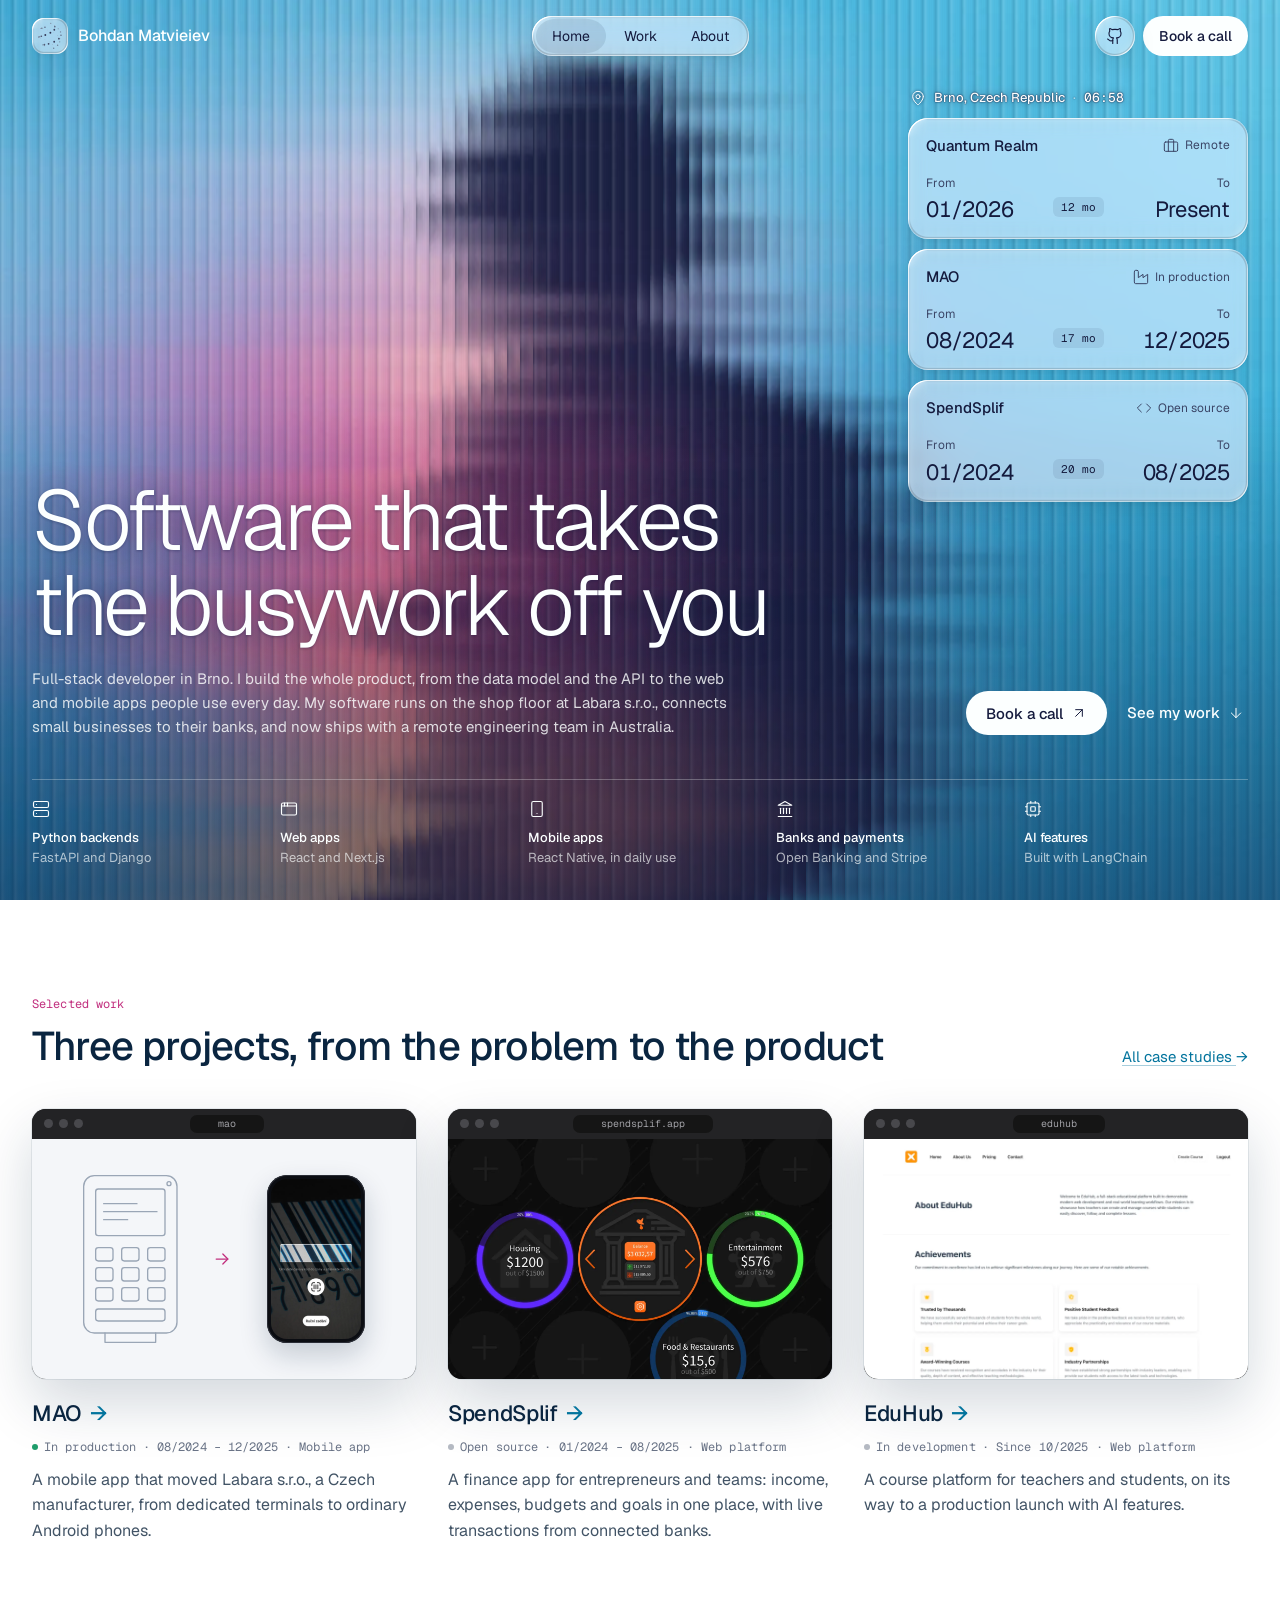
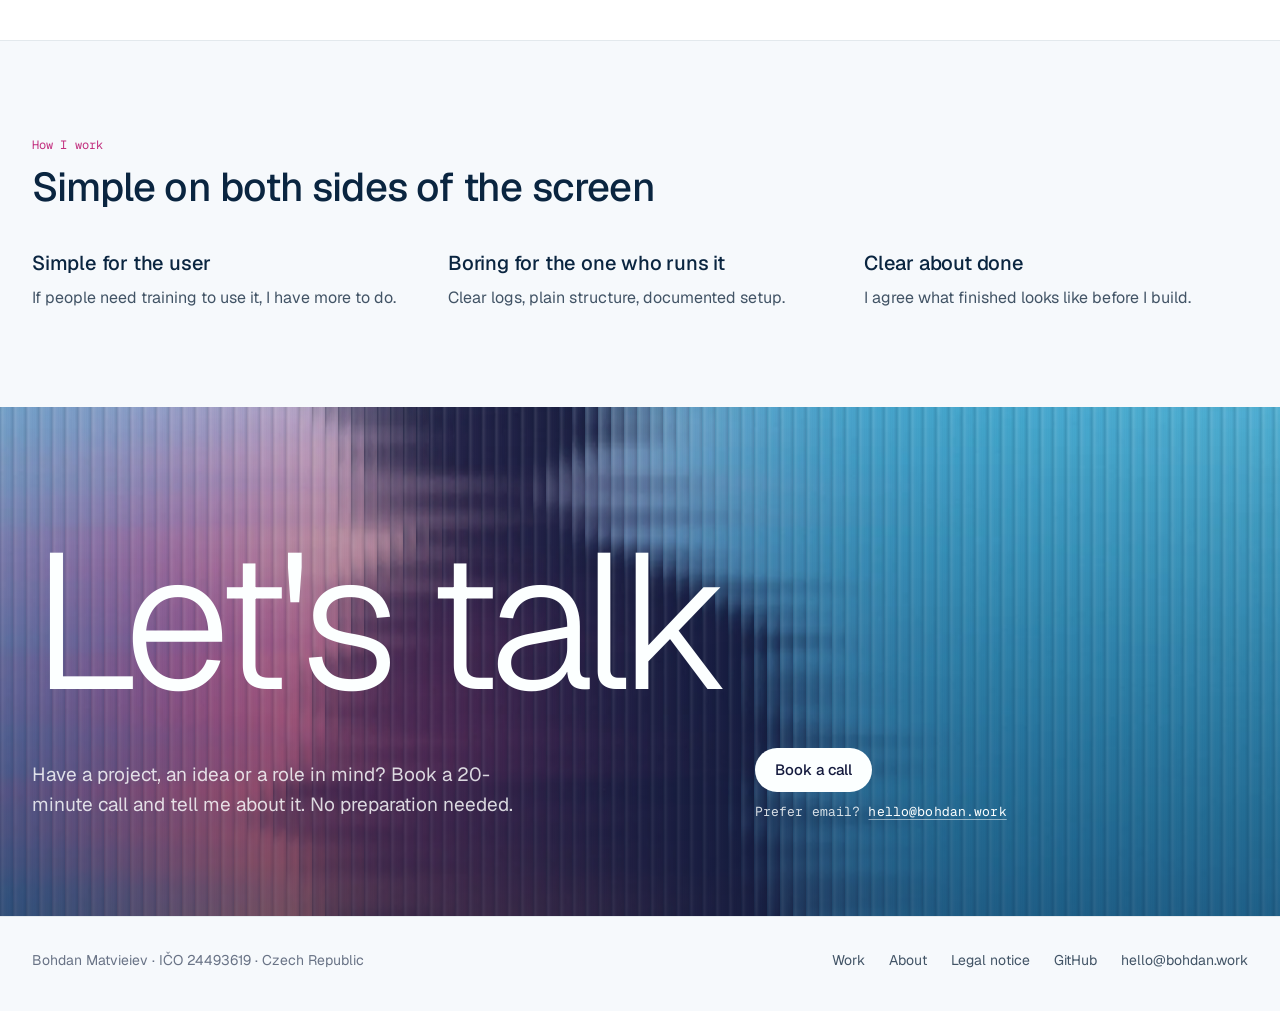
==== commit 2761d3e2: "Link the booking buttons to Cal.com" ====
--- a/public/index.html
+++ b/public/index.html
@@ -177,7 +177,7 @@
     </nav>
   </div>
 </footer>
-<script src="assets/js/config.js?v=1793616999"></script>
+<script src="assets/js/config.js?v=1793617002"></script>
 <script src="assets/js/vendor/lenis.min.js?v=1793616999"></script>
 <script src="assets/js/main.js?v=1793616999"></script>
 <script src="assets/js/effects.js?v=1793617001" defer></script>
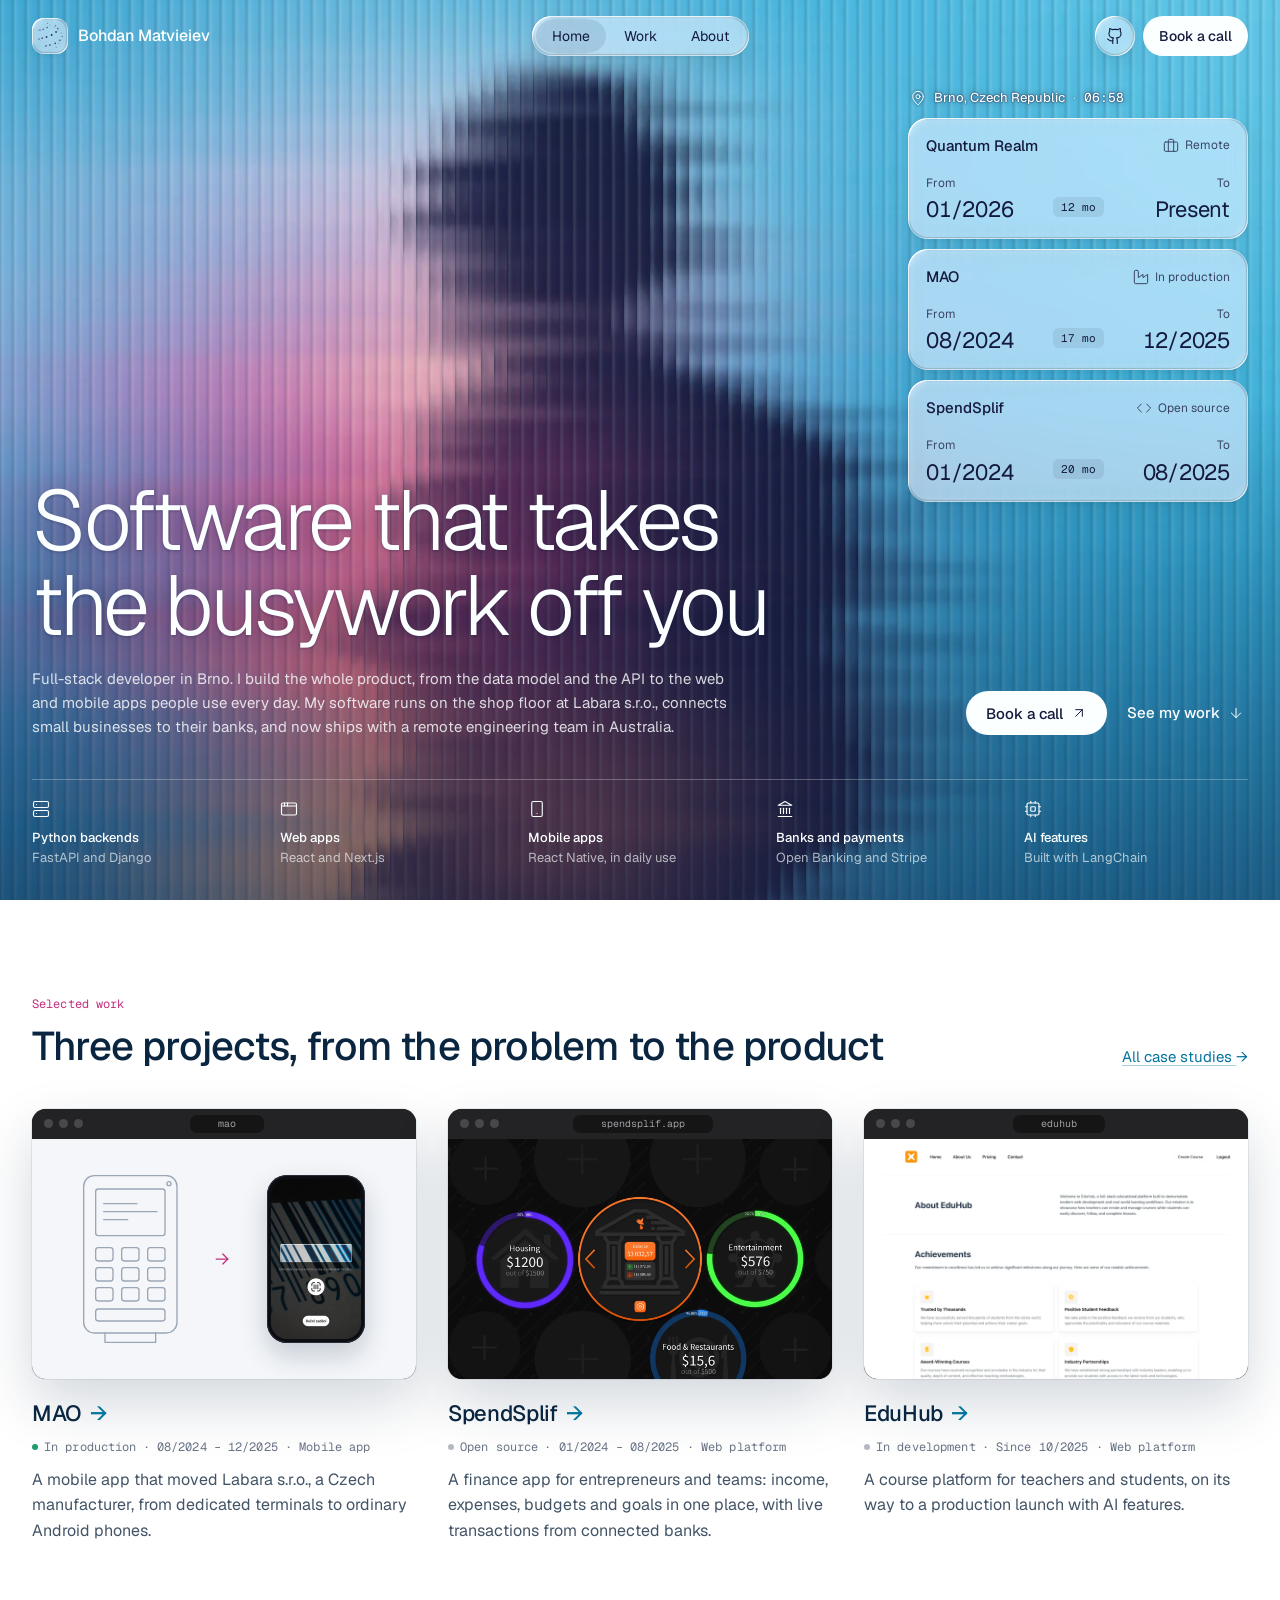
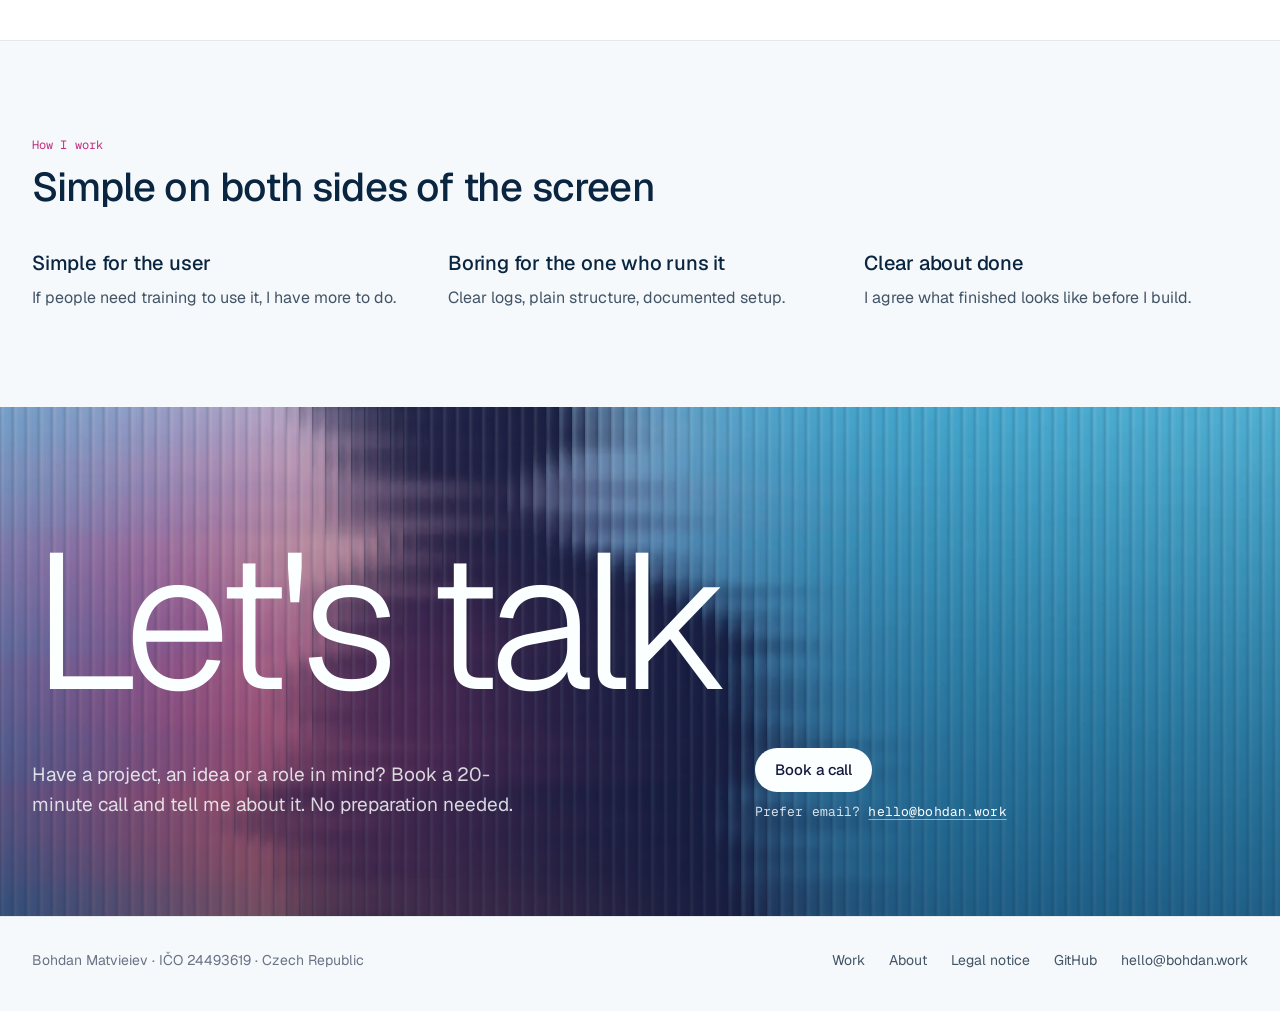
==== commit fad99b20: "Refresh the cached site settings file" ====
--- a/public/index.html
+++ b/public/index.html
@@ -177,7 +177,7 @@
     </nav>
   </div>
 </footer>
-<script src="assets/js/config.js?v=1793617002"></script>
+<script src="assets/js/config.js?v=1793617003"></script>
 <script src="assets/js/vendor/lenis.min.js?v=1793616999"></script>
 <script src="assets/js/main.js?v=1793616999"></script>
 <script src="assets/js/effects.js?v=1793617001" defer></script>
